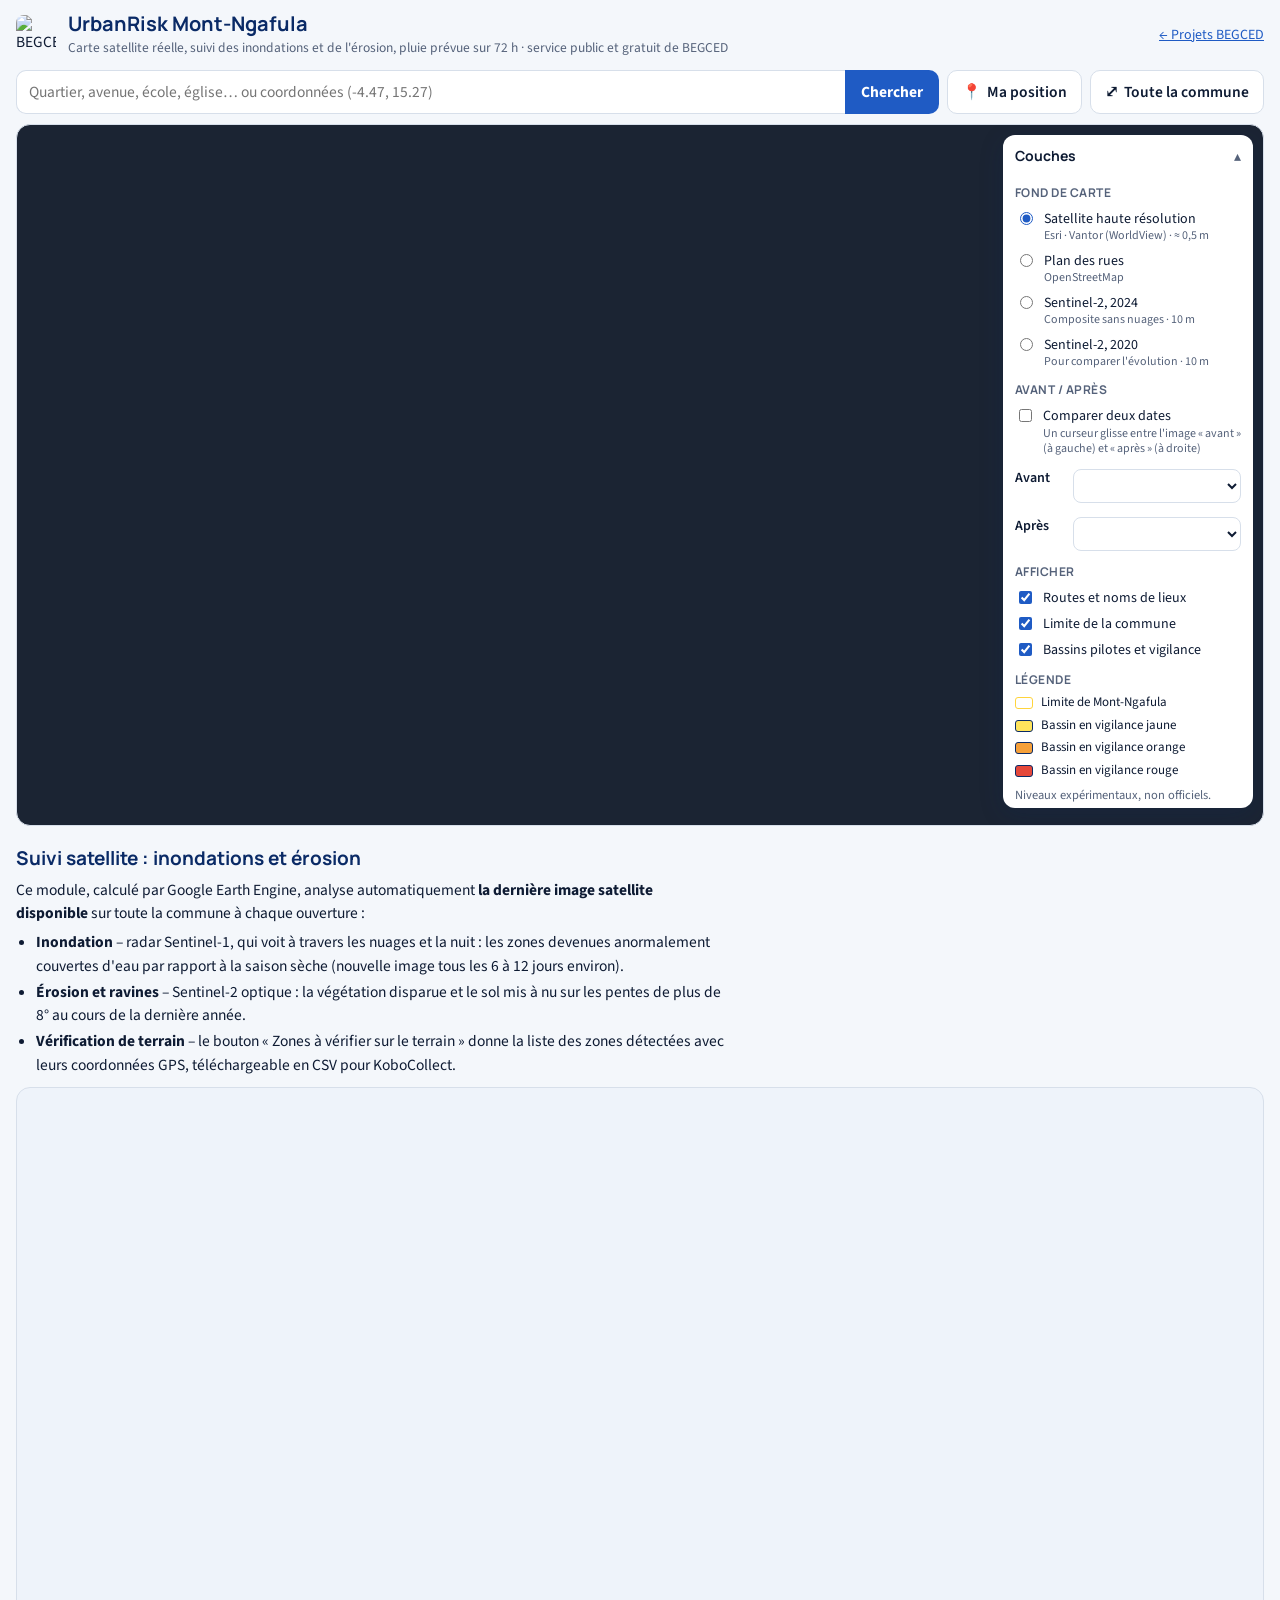
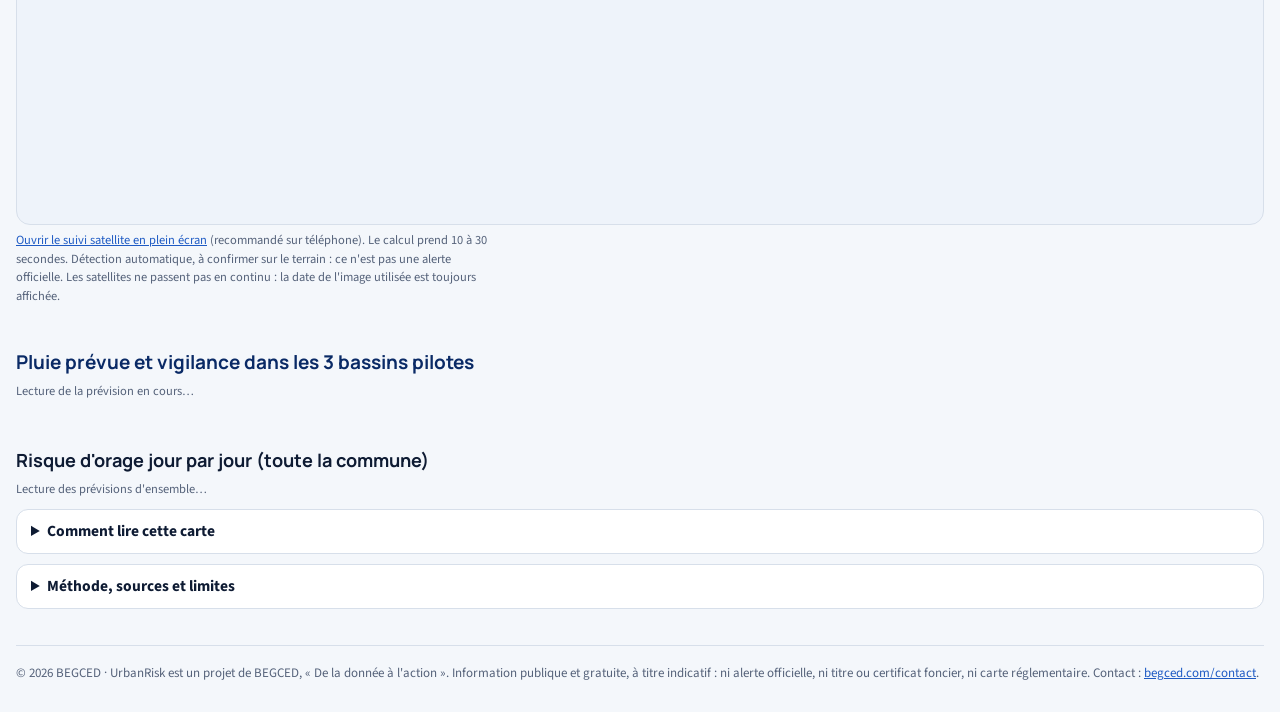
==== overrides/diagnostic-parcelle.html @ bd6163bd "UrbanRisk : vigilance par prévisions d'ensemble, météo en direct ; Mbongo Nzela : liquidité des vill" ====
<!doctype html>
<html lang="fr">
<head>
<meta charset="utf-8">
<meta name="viewport" content="width=device-width, initial-scale=1, viewport-fit=cover">
<title>UrbanRisk Mont-Ngafula – carte satellite et pluie prévue | BEGCED</title>
<meta name="description" content="Carte satellite réelle et zoomable de la commune de Mont-Ngafula (Kinshasa) : retrouvez votre quartier, votre avenue et votre maison, et consultez la pluie prévue sur 72 heures. Service public et gratuit de BEGCED.">
<meta name="theme-color" content="#0A2A66">
<link rel="icon" type="image/png" sizes="32x32" href="assets/img/logo/favicon-32.png">
<link rel="apple-touch-icon" href="assets/img/logo/favicon-180.png">
<link rel="preconnect" href="https://fonts.googleapis.com">
<link rel="preconnect" href="https://fonts.gstatic.com" crossorigin>
<link rel="stylesheet" href="https://fonts.googleapis.com/css2?family=Manrope:wght@600;700;800&family=Source+Sans+3:wght@400;600;700&display=swap">
<link rel="stylesheet" href="https://unpkg.com/leaflet@1.9.4/dist/leaflet.css">
<style>
:root{
  --bg:#F4F7FB; --surface:#FFFFFF; --surface-2:#EEF3FA; --line:#D7DFEA;
  --ink:#0E1B33; --muted:#55627A; --navy:#0A2A66; --accent:#1F5BC4; --accent-soft:#E3ECFB; --on-accent:#FFFFFF;
  --green:#2E7D22; --green-soft:#E6F4E1; --amber:#9A5B00; --amber-soft:#FFF1D9; --red:#B3261E; --red-soft:#FDE7E5;
  --shadow:0 6px 24px rgba(10,42,102,.18);
  --f-head:"Manrope","Segoe UI",system-ui,sans-serif; --f-body:"Source Sans 3","Segoe UI",system-ui,sans-serif;
}
@media (prefers-color-scheme:dark){:root:not([data-theme="light"]){
  --bg:#0B1220; --surface:#121B2E; --surface-2:#18233A; --line:#2A3752; --ink:#E8EEF8; --muted:#A5B1C6; --navy:#9DBBF2; --accent:#7EA8F0; --accent-soft:#1C2C4C; --on-accent:#0B1220;
  --green:#7CCB6A; --green-soft:#17301A; --amber:#F2B45A; --amber-soft:#3A2A10; --red:#F28B82; --red-soft:#3D1A18; --shadow:0 6px 24px rgba(0,0,0,.5); color-scheme:dark}}
:root[data-theme="dark"]{
  --bg:#0B1220; --surface:#121B2E; --surface-2:#18233A; --line:#2A3752; --ink:#E8EEF8; --muted:#A5B1C6; --navy:#9DBBF2; --accent:#7EA8F0; --accent-soft:#1C2C4C; --on-accent:#0B1220;
  --green:#7CCB6A; --green-soft:#17301A; --amber:#F2B45A; --amber-soft:#3A2A10; --red:#F28B82; --red-soft:#3D1A18; --shadow:0 6px 24px rgba(0,0,0,.5); color-scheme:dark}
*{box-sizing:border-box}
html,body{margin:0}
body{background:var(--bg);color:var(--ink);font-family:var(--f-body);font-size:15.5px;line-height:1.5}
h1,h2,h3{font-family:var(--f-head);margin:0;text-wrap:balance}
button,input{font:inherit;color:inherit}
a{color:var(--accent)}
:focus-visible{outline:3px solid var(--accent);outline-offset:2px;border-radius:6px}
.wrap{max-width:1280px;margin:0 auto;padding-left:max(16px,env(safe-area-inset-left,0px));padding-right:max(16px,env(safe-area-inset-right,0px))}

/* En-tête */
.top{display:flex;align-items:center;gap:12px;padding-block:12px}
.top img{width:40px;height:40px;border-radius:8px;flex:none}
.top h1{font-size:20px;color:var(--navy);line-height:1.2}
.top p{margin:2px 0 0;font-size:13.5px;color:var(--muted)}
.top .back{margin-left:auto;font-size:14px;white-space:nowrap}

/* Barre d'outils */
.bar{display:flex;flex-wrap:wrap;gap:8px;align-items:center;padding-bottom:10px}
.search{flex:1 1 320px;display:flex;min-width:0;position:relative}
.search input{flex:1;min-width:0;height:44px;padding:0 12px;border:1px solid var(--line);border-right:0;border-radius:10px 0 0 10px;background:var(--surface)}
.search button{height:44px;padding:0 16px;border:0;border-radius:0 10px 10px 0;background:var(--accent);color:var(--on-accent);font-weight:700;cursor:pointer}
.btn{height:44px;padding:0 14px;border:1px solid var(--line);border-radius:10px;background:var(--surface);font-weight:600;cursor:pointer;display:inline-flex;align-items:center;gap:6px;white-space:nowrap}
.btn:hover{background:var(--surface-2)}
.results{position:absolute;top:48px;left:0;right:0;z-index:1200;background:var(--surface);border:1px solid var(--line);border-radius:10px;box-shadow:var(--shadow);max-height:320px;overflow:auto;padding:4px}
.results button{display:block;width:100%;text-align:left;padding:9px 10px;border:0;background:none;border-radius:8px;cursor:pointer}
.results button:hover,.results button:focus-visible{background:var(--accent-soft)}
.results small{display:block;color:var(--muted)}
.results p{margin:8px 10px;color:var(--muted);font-size:14px}

/* Carte */
.mapbox{position:relative;height:min(78vh,820px);min-height:440px;border-radius:14px;overflow:hidden;border:1px solid var(--line);background:#1b2433}
#map{position:absolute;inset:0}
.leaflet-container{font-family:var(--f-body)}
.leaflet-control-attribution{font-size:11px}

/* Panneau des couches */
.layers{position:absolute;top:10px;right:10px;z-index:1000;width:250px;background:var(--surface);border-radius:12px;box-shadow:var(--shadow);font-size:14px}
.layers summary{list-style:none;cursor:pointer;padding:10px 12px;font-weight:700;font-family:var(--f-head);display:flex;justify-content:space-between;align-items:center}
.layers summary::-webkit-details-marker{display:none}
.layers summary::after{content:"▾";color:var(--muted)}
.layers[open] summary::after{content:"▴"}
.layers .in{padding:0 12px 12px;max-height:calc(min(78vh,820px) - 70px);overflow:auto}
.layers h3{font-size:12px;text-transform:uppercase;letter-spacing:.04em;color:var(--muted);margin:8px 0 4px}
.layers label{display:flex;gap:8px;align-items:flex-start;padding:4px 0;cursor:pointer;line-height:1.3}
.layers label small{display:block;color:var(--muted);font-size:12px}
.layers input{margin-top:2px;accent-color:var(--accent)}
.lg{display:flex;align-items:center;gap:8px;font-size:13px;margin:3px 0}
.sw{width:18px;height:12px;border-radius:3px;flex:none;border:1.5px solid #0A2A66}

/* Fiche d'information */
.card{position:absolute;z-index:1100;left:10px;top:10px;width:360px;max-height:calc(100% - 20px);overflow:auto;background:var(--surface);border-radius:12px;box-shadow:var(--shadow);padding:14px 14px 12px}
.card[hidden]{display:none}
.card .x{position:absolute;top:6px;right:6px;width:36px;height:36px;border:0;border-radius:8px;background:none;font-size:22px;cursor:pointer;color:var(--muted)}
.card h2{font-size:17px;padding-right:36px}
.card .sub{margin:2px 0 8px;color:var(--muted);font-size:14px}
.card h3{font-size:13px;text-transform:uppercase;letter-spacing:.04em;color:var(--muted);margin:12px 0 4px}
.card dl{display:grid;grid-template-columns:auto 1fr;gap:2px 10px;margin:0;font-size:14px}
.card dt{color:var(--muted)}
.card dd{margin:0;font-variant-numeric:tabular-nums}
.card .acts{display:flex;flex-wrap:wrap;gap:6px;margin-top:8px}
.card .acts .btn{height:36px;font-size:13.5px;padding:0 10px;text-decoration:none;color:inherit}
.rain{width:100%;border-collapse:collapse;font-size:14px;font-variant-numeric:tabular-nums}
.rain th,.rain td{padding:5px 6px;border-bottom:1px solid var(--line);text-align:right}
.rain th:first-child,.rain td:first-child{text-align:left}
.rain th{font-weight:600;color:var(--muted);font-size:12.5px}
.note{font-size:12.5px;color:var(--muted);margin:6px 0 0}
.na{color:var(--muted);font-style:italic}
.pill{display:inline-block;padding:2px 9px;border-radius:999px;font-size:13px;font-weight:700}
.v0{background:var(--surface-2);color:var(--muted)} .v1{background:#FFF6C2;color:#6B5800} .v2{background:var(--amber-soft);color:var(--amber)} .v3{background:var(--red-soft);color:var(--red)}
.load{color:var(--muted);font-size:14px}

/* Indicateurs et bassins */
.kpis{display:grid;grid-template-columns:repeat(auto-fit,minmax(200px,1fr));gap:10px;margin:14px 0}
.kpi{background:var(--surface);border:1px solid var(--line);border-radius:12px;padding:12px 14px}
.kpi b{display:block;font-family:var(--f-head);font-size:22px;color:var(--navy);font-variant-numeric:tabular-nums}
.kpi span{font-size:13.5px;color:var(--muted)}
.basins{display:grid;grid-template-columns:repeat(auto-fit,minmax(260px,1fr));gap:10px}
.basin{background:var(--surface);border:1px solid var(--line);border-radius:12px;padding:12px 14px}
.basin header{display:flex;justify-content:space-between;align-items:center;gap:8px;margin-bottom:6px}
.basin h3{font-size:16px}
.basin dl{display:grid;grid-template-columns:1fr auto;gap:3px 10px;margin:0;font-size:14px}
.basin dt{color:var(--muted)} .basin dd{margin:0;text-align:right;font-variant-numeric:tabular-nums;font-weight:600}
.basin button{margin-top:8px}
section.info{padding-block:18px}
section.info h2{font-size:19px;color:var(--navy);margin-bottom:4px}
section.info p{margin:6px 0;max-width:80ch}
details.more{background:var(--surface);border:1px solid var(--line);border-radius:12px;padding:10px 14px;margin-top:10px}
details.more summary{cursor:pointer;font-weight:700}
details.more li,details.more p{font-size:14.5px;max-width:90ch}
footer{padding:18px 0 28px;font-size:13px;color:var(--muted);border-top:1px solid var(--line);margin-top:18px}
.toast{position:fixed;left:50%;bottom:20px;transform:translateX(-50%);z-index:3000;background:var(--ink);color:var(--bg);padding:9px 14px;border-radius:10px;font-size:14px;max-width:calc(100vw - 32px)}

@media (max-width:760px){
  .top h1{font-size:17px} .top p{display:none} .top img{width:34px;height:34px}
  .mapbox{height:72vh;min-height:420px;border-radius:12px;margin-inline:-6px}
  .layers{width:auto;max-width:calc(100% - 20px)}
  .layers:not([open]){width:auto}
  .card{left:8px;right:8px;top:auto;bottom:8px;width:auto;max-height:52%}
  .bar .btn span{display:none}
}

.gee{position:relative;height:min(82vh,760px);min-height:520px;border:1px solid var(--line);border-radius:14px;overflow:hidden;background:var(--surface-2);margin-top:10px}
.gee iframe{position:absolute;inset:0;width:100%;height:100%;border:0}
.pts{margin:6px 0;padding-left:20px;max-width:90ch} .pts li{margin:3px 0}
/* Avant / après */
.cmp-sel{display:grid;gap:6px;margin:4px 0 6px}
.sel{display:grid!important;grid-template-columns:52px 1fr;align-items:center;gap:6px!important;font-weight:600}
.sel select{min-width:0;height:34px;border:1px solid var(--line);border-radius:8px;background:var(--surface);font:inherit;font-size:13px;color:inherit;padding:0 4px}
.swipe{position:absolute;inset:0;z-index:900;pointer-events:none}
.swipe[hidden]{display:none}
.bar-v{position:absolute;top:0;bottom:0;width:4px;margin-left:-2px;background:#fff;box-shadow:0 0 0 1px rgba(0,0,0,.35);pointer-events:auto;cursor:ew-resize;touch-action:none}
.knob{position:absolute;top:50%;left:50%;width:44px;height:44px;margin:-22px 0 0 -22px;border-radius:50%;border:3px solid #fff;background:var(--navy);color:#fff;font-size:20px;font-weight:800;cursor:ew-resize;box-shadow:0 2px 10px rgba(0,0,0,.4);touch-action:none}
.tag{position:absolute;top:12px;padding:4px 10px;border-radius:8px;background:rgba(10,18,32,.82);color:#fff;font-size:13px;font-weight:700;max-width:42%;white-space:nowrap;overflow:hidden;text-overflow:ellipsis}
@media (max-width:760px){.tag{top:60px;font-size:12px}}
@media print{.bar,.layers,.toast{display:none}}
</style>
</head>
<body>
<div class="wrap">
  <header class="top">
    <img src="assets/img/logo/logo-embleme-160.jpg" alt="BEGCED">
    <div>
      <h1>UrbanRisk Mont-Ngafula</h1>
      <p>Carte satellite réelle, suivi des inondations et de l'érosion, pluie prévue sur 72 h · service public et gratuit de BEGCED</p>
    </div>
    <a class="back" href="/projets">← Projets BEGCED</a>
  </header>

  <div id="ur-alerte"></div>

  <div class="bar">
    <form class="search" id="f-search" role="search" autocomplete="off">
      <input id="q" type="search" placeholder="Quartier, avenue, école, église… ou coordonnées (-4.47, 15.27)" aria-label="Rechercher un lieu à Mont-Ngafula">
      <button type="submit">Chercher</button>
      <div class="results" id="results" hidden></div>
    </form>
    <button class="btn" type="button" id="b-locate" title="Me localiser">📍 <span>Ma position</span></button>
    <button class="btn" type="button" id="b-home" title="Revoir toute la commune">⤢ <span>Toute la commune</span></button>
  </div>

  <div class="mapbox">
    <div id="map" role="application" aria-label="Carte satellite de Mont-Ngafula"></div>

    <details class="layers" id="layers" open>
      <summary>Couches</summary>
      <div class="in">
        <h3>Fond de carte</h3>
        <label><input type="radio" name="base" value="esri" checked><span>Satellite haute résolution<small id="esri-meta">Esri · Vantor (WorldView) · ≈ 0,5 m</small></span></label>
        <label><input type="radio" name="base" value="osm"><span>Plan des rues<small>OpenStreetMap</small></span></label>
        <label><input type="radio" name="base" value="s2024"><span>Sentinel-2, 2024<small>Composite sans nuages · 10 m</small></span></label>
        <label><input type="radio" name="base" value="s2020"><span>Sentinel-2, 2020<small>Pour comparer l'évolution · 10 m</small></span></label>
        <h3>Avant / après</h3>
        <label><input type="checkbox" id="o-cmp"><span>Comparer deux dates<small>Un curseur glisse entre l'image « avant » (à gauche) et « après » (à droite)</small></span></label>
        <div class="cmp-sel" id="cmp-sel" hidden>
          <label class="sel">Avant <select id="cmp-a"></select></label>
          <label class="sel">Après <select id="cmp-b"></select></label>
        </div>
        <h3>Afficher</h3>
        <label><input type="checkbox" id="o-labels" checked><span>Routes et noms de lieux</span></label>
        <label><input type="checkbox" id="o-commune" checked><span>Limite de la commune</span></label>
        <label><input type="checkbox" id="o-basins" checked><span>Bassins pilotes et vigilance</span></label>
        <h3>Légende</h3>
        <div class="lg"><span class="sw" style="border-color:#FFD43B;background:transparent"></span>Limite de Mont-Ngafula</div>
        <div class="lg"><span class="sw" style="background:#ffe45c"></span>Bassin en vigilance jaune</div>
        <div class="lg"><span class="sw" style="background:#f5a03a"></span>Bassin en vigilance orange</div>
        <div class="lg"><span class="sw" style="background:#e5483b"></span>Bassin en vigilance rouge</div>
        <p class="note">Niveaux expérimentaux, non officiels. Touchez la carte pour la fiche d'un lieu.</p>
      </div>
    </details>

    <div class="swipe" id="swipe" hidden>
      <span class="tag l" id="tag-a">Avant</span><span class="tag r" id="tag-b">Après</span>
      <div class="bar-v" id="bar-v"><button type="button" class="knob" id="knob" aria-label="Déplacer le curseur avant / après">⇔</button></div>
    </div>
    <article class="card" id="card" hidden aria-live="polite">
      <button class="x" type="button" id="card-x" aria-label="Fermer la fiche">×</button>
      <div id="card-body"></div>
    </article>
  </div>

  <section class="info" id="suivi" aria-labelledby="h-suivi">
    <h2 id="h-suivi">Suivi satellite : inondations et érosion</h2>
    <p>Ce module, calculé par Google Earth Engine, analyse automatiquement <b>la dernière image satellite disponible</b> sur toute la commune à chaque ouverture :</p>
    <ul class="pts">
      <li><b>Inondation</b> – radar Sentinel-1, qui voit à travers les nuages et la nuit : les zones devenues anormalement couvertes d'eau par rapport à la saison sèche (nouvelle image tous les 6 à 12 jours environ).</li>
      <li><b>Érosion et ravines</b> – Sentinel-2 optique : la végétation disparue et le sol mis à nu sur les pentes de plus de 8° au cours de la dernière année.</li>
      <li><b>Vérification de terrain</b> – le bouton « Zones à vérifier sur le terrain » donne la liste des zones détectées avec leurs coordonnées GPS, téléchargeable en CSV pour KoboCollect.</li>
    </ul>
    <div class="gee">
      <iframe src="https://moonlit-poetry-457514-m8.projects.earthengine.app/view/urbanrisk-montngafula" title="UrbanRisk Mont-Ngafula – suivi satellite des inondations et de l'érosion (Google Earth Engine)" loading="lazy" allow="geolocation; fullscreen"></iframe>
    </div>
    <p class="note"><a href="https://moonlit-poetry-457514-m8.projects.earthengine.app/view/urbanrisk-montngafula" target="_blank" rel="noopener">Ouvrir le suivi satellite en plein écran</a> (recommandé sur téléphone). Le calcul prend 10 à 30 secondes. Détection automatique, à confirmer sur le terrain : ce n'est pas une alerte officielle. Les satellites ne passent pas en continu : la date de l'image utilisée est toujours affichée.</p>
  </section>

  <section class="info" aria-labelledby="h-prev">
    <h2 id="h-prev">Pluie prévue et vigilance dans les 3 bassins pilotes</h2>
    <p id="maj" class="note">Lecture de la prévision en cours…</p>
    <div class="kpis" id="kpis"></div>
    <div class="basins" id="basins"></div>
    <h3 style="margin-top:18px">Risque d'orage jour par jour (toute la commune)</h3>
    <div id="ur-previsions"><p class="note">Lecture des prévisions d'ensemble…</p></div>

    <details class="more">
      <summary>Comment lire cette carte</summary>
      <ul>
        <li><b>Retrouver sa maison :</b> zoomez sur la commune, cherchez un quartier ou un lieu connu, ou touchez « Ma position ». L'image haute résolution permet de distinguer les toits, les rues et les parcelles.</li>
        <li><b>Toucher la carte</b> ouvre la fiche du lieu : nom de l'avenue et du quartier quand OpenStreetMap les connaît, coordonnées GPS, date de l'image, pluie prévue à cet endroit et, dans les bassins pilotes, le niveau de vigilance.</li>
        <li><b>Voir avant et après :</b> dans « Couches », cochez « Comparer deux dates », choisissez l'image « avant » et l'image « après », puis faites glisser le curseur blanc. Les images haute résolution (2010, 2014, 2017, 2018, 2022, 2023, 2025) montrent les maisons, les rues et les ravines ; Sentinel-2 (chaque année de 2018 à 2025) montre les grandes évolutions. En touchant la carte, la fiche donne la date exacte de chaque image à cet endroit.</li>
        <li><b>Quand une information manque,</b> la fiche affiche « Donnée indisponible » : rien n'est inventé.</li>
      </ul>
    </details>
    <details class="more">
      <summary>Méthode, sources et limites</summary>
      <p><b>Pluie :</b> prévisions horaires des modèles NOAA GFS et ECMWF IFS (0,25°, environ 25 km) via <a href="https://open-meteo.com/" rel="noopener">Open-Meteo</a> (CC BY 4.0), relues à chaque visite. Les cumuls sur 24, 48 et 72 h partent de l'heure de consultation. Depuis le 4 novembre 2026, la vigilance utilise les <b>prévisions d'ensemble</b> : environ 120 scénarios (ECMWF 51, GFS 31, ICON 40, chaque modèle compte pour un tiers). La pluie retenue sur 72 h est celle que 4 scénarios sur 10 dépassent, et le tableau donne pour chaque jour la probabilité de dépasser 20, 35 et 50 mm. Auparavant, le modèle le plus pluvieux était retenu : cela annonçait de la pluie des jours où il n'a pas plu. Ces modèles lissent les orages locaux : un même jour, un quartier peut recevoir une forte pluie et le voisin rester sec.</p>
      <p><b>Météo en direct :</b> nuages et orages Meteosat (© EUMETSAT, toutes les 15 min) et pluie estimée par satellite NASA GPM IMERG (toutes les 30 min, 4 à 6 h de retard), à activer sur la carte. Les satellites montrent les nuages et la pluie, pas les véhicules ni les personnes.</p>
      <p><b>Vigilance expérimentale :</b> jaune dès 20 mm, orange dès 50 mm, rouge dès 80 mm en 72 h, avec un niveau de plus quand le bassin compte beaucoup d'enjeux exposés. Ces seuils sont des hypothèses BEGCED non calibrées, à valider avec des relevés de terrain et les autorités. Ce n'est pas un système officiel d'alerte.</p>
      <p><b>Bassins pilotes :</b> B1 (centre, 7,5 km²), B2 (est, 10,4 km²) et B3 (ouest, 11,0 km²), délimités par BEGCED à partir de MERIT Hydro. Les impacts viennent du modèle UrbanRisk (Google Earth Engine, 27/10/2026) calculé pour 50, 100 et 150 mm, puis interpolés selon la pluie prévue. Bâtiments : Google Open Buildings v3 (images jusqu'en 2023) ; habitants : WorldPop 2020. Ailleurs dans la commune, aucun modèle d'inondation n'est encore publié.</p>
      <p><b>Images d'archives (avant / après) :</b> Esri World Imagery Wayback, versions successives de l'imagerie mondiale d'Esri. Prises de vue au centre de la commune : WorldView-1 (31/03/2010), WorldView-2 (03/04/2014), WorldView-3 (27/04/2017), WorldView-4 (23/08/2018), GeoEye-1 (04/05/2022 et 13/05/2023), WorldView-2 (15/02/2025), résolution 0,3 à 0,5 m. Les dates peuvent varier d'un secteur à l'autre ; la fiche indique la date exacte au point touché. Ce sont des images réelles, sans retouche par BEGCED.</p>
      <p><b>Images :</b> satellite haute résolution Esri World Imagery (sur Mont-Ngafula : WorldView-2, Vantor, 15/02/2025, 0,5 m, précision de position ≈ 8 m ; la date exacte de chaque endroit s'affiche dans la fiche). Sentinel-2 cloudless 2018 à 2025 © EOX IT Services (contient des données Copernicus Sentinel modifiées, licence CC BY-NC-SA 4.0), 10 m. Noms des routes et des lieux : Esri et OpenStreetMap.</p>
      <p><b>Inondation (suivi satellite) :</b> Sentinel-1 GRD, polarisation VV, dernière acquisition et référence sur la même orbite (médiane de juin à août depuis 2023), filtrage spatial de 30 m. Un pixel est classé « eau anormale » si sa rétrodiffusion est inférieure à −18 dB, en baisse d'au moins 3 dB, hors eau permanente (JRC, occurrence &lt; 50 %), sur une pente &lt; 5° et à moins de 15 m au-dessus du réseau hydrographique (MERIT Hydro), en taches d'au moins 600 m². Le radar détecte mal l'eau entre des maisons serrées : l'absence de détection en zone bâtie n'exclut pas une inondation.</p>
      <p><b>Érosion (suivi satellite) :</b> Sentinel-2 L2A, nuages masqués par Cloud Score+ ; médiane des 90 derniers jours comparée à la même période un an plus tôt. Sol mis à nu si l'indice de végétation passe de plus de 0,35 à moins de 0,20, l'indice de sol nu dépasse 0,05 et la pente (Copernicus DEM 30 m) atteint au moins 8°. Cela signale ravines, glissements, mais aussi terrassements et chantiers : la vérification de terrain fait la différence. Bâtiments : Google Open Buildings v3 (confiance ≥ 0,70).</p>
      <p><b>Limite de la commune :</b> relation OpenStreetMap 389761 (admin_level 7). Les limites des quartiers ne sont pas publiées dans OpenStreetMap pour Mont-Ngafula : la fiche donne le nom du quartier quand il existe dans OSM, sans tracer de limite. Des limites validées par la commune pourront être ajoutées.</p>
      <p><b>Recherche et noms de lieux :</b> Nominatim / OpenStreetMap (ODbL). Beaucoup d'avenues ne sont pas encore nommées dans OpenStreetMap.</p>
    </details>
  </section>

  <footer>© 2026 BEGCED · UrbanRisk est un projet de BEGCED, « De la donnée à l'action ». Information publique et gratuite, à titre indicatif : ni alerte officielle, ni titre ou certificat foncier, ni carte réglementaire. Contact : <a href="/contact">begced.com/contact</a>.</footer>
</div>
<div class="toast" id="toast" hidden></div>

<script src="https://unpkg.com/leaflet@1.9.4/dist/leaflet.js"></script>
<script src="assets/js/urbanrisk-alerte.js"></script>
<script>
(function () {
"use strict";
var $ = function (s) { return document.querySelector(s); };
var esc = function (s) { return String(s == null ? "" : s).replace(/[&<>"]/g, function (c) { return {"&": "&amp;", "<": "&lt;", ">": "&gt;", '"': "&quot;"}[c]; }); };
var nf = function (x, d) { return Number(x).toLocaleString("fr-FR", {maximumFractionDigits: d || 0, minimumFractionDigits: d || 0}); };
function toast(t) { var e = $("#toast"); e.textContent = t; e.hidden = false; clearTimeout(toast.h); toast.h = setTimeout(function () { e.hidden = true; }, 2800); }
var NA = '<span class="na">Donnée indisponible</span>';

/* ---------- Données géographiques ---------- */
// Limite de la commune : OpenStreetMap, relation 389761 (lon,lat)
var COMMUNE = "15.1298,-4.4445;15.1332,-4.4445;15.1380,-4.4458;15.1407,-4.4449;15.1428,-4.4471;15.1437,-4.4494;15.1451,-4.4511;15.1470,-4.4524;15.1519,-4.4529;15.1540,-4.4518;15.1548,-4.4522;15.1555,-4.4533;15.1623,-4.4557;15.1645,-4.4600;15.1658,-4.4614;15.1668,-4.4644;15.1711,-4.4705;15.1740,-4.4783;15.1741,-4.4844;15.1767,-4.4896;15.1754,-4.4943;15.1760,-4.4968;15.1757,-4.4980;15.1746,-4.4995;15.1736,-4.5032;15.1741,-4.5059;15.1763,-4.5077;15.1776,-4.5112;15.1776,-4.5141;15.1768,-4.5162;15.1737,-4.5205;15.1731,-4.5246;15.1723,-4.5268;15.1723,-4.5320;15.1737,-4.5331;15.1772,-4.5342;15.1797,-4.5338;15.1998,-4.5350;15.2072,-4.5364;15.2106,-4.5353;15.2133,-4.5364;15.2149,-4.5381;15.2172,-4.5395;15.2205,-4.5399;15.2198,-4.5405;15.2250,-4.5441;15.2273,-4.5464;15.2277,-4.5487;15.2286,-4.5503;15.2334,-4.5551;15.2362,-4.5561;15.2388,-4.5579;15.2407,-4.5605;15.2460,-4.5648;15.2517,-4.5656;15.2548,-4.5668;15.2609,-4.5726;15.2635,-4.5727;15.2649,-4.5742;15.2646,-4.5829;15.2622,-4.5891;15.2655,-4.5906;15.2668,-4.5924;15.2666,-4.6000;15.2669,-4.6021;15.2678,-4.6043;15.2729,-4.6107;15.2777,-4.6131;15.2865,-4.6216;15.2892,-4.6215;15.2919,-4.6208;15.2923,-4.6214;15.2933,-4.6216;15.2962,-4.6217;15.2963,-4.6223;15.2969,-4.6223;15.3008,-4.6213;15.3014,-4.6207;15.3014,-4.6219;15.3020,-4.6221;15.3020,-4.6227;15.3035,-4.6226;15.3036,-4.6230;15.3043,-4.6232;15.3042,-4.6237;15.3055,-4.6244;15.3106,-4.6241;15.3115,-4.6235;15.3119,-4.6239;15.3130,-4.6235;15.3150,-4.6246;15.3152,-4.6243;15.3173,-4.6277;15.3176,-4.6273;15.3196,-4.6291;15.3201,-4.6287;15.3204,-4.6299;15.3209,-4.6300;15.3220,-4.6316;15.3219,-4.6327;15.3234,-4.6322;15.3245,-4.6329;15.3249,-4.6323;15.3263,-4.6325;15.3269,-4.6319;15.3273,-4.6321;15.3276,-4.6363;15.3288,-4.6373;15.3299,-4.6373;15.3299,-4.6388;15.3308,-4.6392;15.3293,-4.6424;15.3297,-4.6428;15.3296,-4.6437;15.3312,-4.6448;15.3316,-4.6459;15.3327,-4.6462;15.3345,-4.6457;15.3354,-4.6468;15.3366,-4.6463;15.3373,-4.6466;15.3380,-4.6460;15.3386,-4.6466;15.3399,-4.6463;15.3404,-4.6457;15.3412,-4.6459;15.3414,-4.6452;15.3427,-4.6460;15.3440,-4.6459;15.3439,-4.6470;15.3451,-4.6469;15.3453,-4.6478;15.3491,-4.6477;15.3506,-4.6489;15.3510,-4.6485;15.3515,-4.6489;15.3527,-4.6485;15.3524,-4.6477;15.3538,-4.6470;15.3540,-4.6463;15.3579,-4.6465;15.3577,-4.6432;15.3585,-4.6427;15.3600,-4.6427;15.3589,-4.6439;15.3591,-4.6444;15.3620,-4.6440;15.3630,-4.6423;15.3648,-4.6412;15.3662,-4.6411;15.3680,-4.6398;15.3688,-4.6374;15.3710,-4.6371;15.3738,-4.6386;15.3758,-4.6366;15.3765,-4.6376;15.3783,-4.6374;15.3776,-4.6337;15.3814,-4.6317;15.3829,-4.6289;15.3852,-4.6287;15.3868,-4.6258;15.3904,-4.6247;15.3897,-4.6230;15.3908,-4.6206;15.3923,-4.6192;15.3924,-4.6184;15.3911,-4.6171;15.3926,-4.6132;15.3941,-4.6112;15.3969,-4.6103;15.3976,-4.6049;15.3997,-4.6032;15.4006,-4.6019;15.4037,-4.6009;15.4036,-4.5982;15.4057,-4.5926;15.4044,-4.5895;15.4070,-4.5888;15.4084,-4.5880;15.4080,-4.5861;15.4059,-4.5835;15.4063,-4.5824;15.4078,-4.5823;15.4078,-4.5820;15.4069,-4.5813;15.4050,-4.5780;15.4066,-4.5730;15.4059,-4.5718;15.4061,-4.5711;15.4044,-4.5666;15.4045,-4.5661;15.4066,-4.5648;15.4067,-4.5642;15.4053,-4.5614;15.4032,-4.5602;15.4073,-4.5541;15.4054,-4.5529;15.4001,-4.5547;15.3992,-4.5541;15.3984,-4.5516;15.3950,-4.5510;15.3947,-4.5476;15.3910,-4.5479;15.3910,-4.5444;15.3891,-4.5451;15.3903,-4.5424;15.3896,-4.5405;15.3891,-4.5401;15.3855,-4.5405;15.3837,-4.5396;15.3823,-4.5398;15.3824,-4.5340;15.3819,-4.5328;15.3810,-4.5314;15.3798,-4.5319;15.3786,-4.5304;15.3757,-4.5293;15.3753,-4.5284;15.3753,-4.5225;15.3746,-4.5171;15.3720,-4.5156;15.3687,-4.5153;15.3672,-4.5137;15.3667,-4.5115;15.3671,-4.5102;15.3694,-4.5074;15.3694,-4.5051;15.3671,-4.5042;15.3645,-4.5040;15.3600,-4.5023;15.3595,-4.5017;15.3599,-4.4934;15.3606,-4.4922;15.3604,-4.4915;15.3572,-4.4882;15.3560,-4.4888;15.3552,-4.4889;15.3548,-4.4884;15.3565,-4.4852;15.3546,-4.4845;15.3547,-4.4831;15.3537,-4.4827;15.3532,-4.4802;15.3505,-4.4789;15.3500,-4.4763;15.3492,-4.4747;15.3507,-4.4733;15.3508,-4.4704;15.3523,-4.4688;15.3545,-4.4642;15.3558,-4.4633;15.3556,-4.4616;15.3535,-4.4609;15.3530,-4.4586;15.3524,-4.4580;15.3544,-4.4546;15.3543,-4.4535;15.3527,-4.4520;15.3525,-4.4512;15.3552,-4.4499;15.3582,-4.4501;15.3598,-4.4487;15.3601,-4.4474;15.3593,-4.4463;15.3581,-4.4461;15.3568,-4.4470;15.3563,-4.4468;15.3574,-4.4458;15.3590,-4.4422;15.3608,-4.4415;15.3607,-4.4405;15.3592,-4.4394;15.3596,-4.4381;15.3587,-4.4382;15.3576,-4.4391;15.3563,-4.4391;15.3553,-4.4399;15.3535,-4.4401;15.3510,-4.4376;15.3424,-4.4352;15.3416,-4.4356;15.3382,-4.4337;15.3364,-4.4305;15.3352,-4.4296;15.3350,-4.4284;15.3325,-4.4275;15.3315,-4.4260;15.3304,-4.4257;15.3288,-4.4259;15.3258,-4.4288;15.3245,-4.4294;15.3203,-4.4290;15.3189,-4.4283;15.3167,-4.4288;15.3163,-4.4300;15.3125,-4.4306;15.3125,-4.4326;15.3116,-4.4338;15.3102,-4.4340;15.3100,-4.4344;15.3074,-4.4341;15.3075,-4.4324;15.3067,-4.4324;15.3067,-4.4301;15.3082,-4.4280;15.3086,-4.4262;15.3076,-4.4207;15.3021,-4.4122;15.3017,-4.4083;15.3039,-4.4030;15.3080,-4.3972;15.3077,-4.3954;15.3048,-4.3982;15.2982,-4.4006;15.2951,-4.4039;15.2900,-4.4082;15.2761,-4.4374;15.2748,-4.4381;15.2717,-4.4381;15.2657,-4.4412;15.2586,-4.4419;15.2567,-4.4402;15.2579,-4.4369;15.2580,-4.4338;15.2494,-4.4337;15.2475,-4.4327;15.2456,-4.4329;15.2449,-4.4320;15.2435,-4.4320;15.2429,-4.4314;15.2419,-4.4320;15.2417,-4.4313;15.2394,-4.4316;15.2389,-4.4307;15.2356,-4.4286;15.2346,-4.4272;15.2339,-4.4256;15.2337,-4.4214;15.2305,-4.4202;15.2279,-4.4179;15.2277,-4.4154;15.2262,-4.4120;15.2264,-4.4101;15.2251,-4.4085;15.2233,-4.4031;15.2239,-4.4006;15.2229,-4.3992;15.2234,-4.3948;15.2229,-4.3930;15.2235,-4.3916;15.2230,-4.3895;15.2232,-4.3878;15.2222,-4.3840;15.2176,-4.3774;15.2148,-4.3708;15.2137,-4.3693;15.2133,-4.3671;15.2136,-4.3664;15.2137,-4.3621;15.2132,-4.3612;15.2124,-4.3608;15.2119,-4.3589;15.2093,-4.3561;15.2105,-4.3547;15.2114,-4.3514;15.2111,-4.3505;15.2087,-4.3478;15.2077,-4.3478;15.2056,-4.3458;15.2034,-4.3455;15.1994,-4.3432;15.1983,-4.3431;15.1961,-4.3414;15.1904,-4.3398;15.1885,-4.3408;15.1874,-4.3434;15.1879,-4.3473;15.1874,-4.3502;15.1879,-4.3519;15.1875,-4.3537;15.1869,-4.3541;15.1871,-4.3550;15.1859,-4.3560;15.1866,-4.3561;15.1865,-4.3566;15.1854,-4.3579;15.1848,-4.3579;15.1840,-4.3594;15.1843,-4.3608;15.1850,-4.3604;15.1855,-4.3608;15.1847,-4.3666;15.1830,-4.3679;15.1809,-4.3674;15.1784,-4.3679;15.1776,-4.3693;15.1772,-4.3715;15.1775,-4.3754;15.1771,-4.3781;15.1783,-4.3813;15.1784,-4.3837;15.1794,-4.3849;15.1793,-4.3858;15.1807,-4.3883;15.1827,-4.3880;15.1818,-4.3889;15.1825,-4.3897;15.1824,-4.3903;15.1791,-4.3902;15.1779,-4.3918;15.1757,-4.3929;15.1750,-4.3939;15.1747,-4.3948;15.1758,-4.3967;15.1754,-4.3971;15.1701,-4.3978;15.1674,-4.3997;15.1660,-4.4017;15.1649,-4.4025;15.1645,-4.4023;15.1639,-4.4032;15.1638,-4.4046;15.1624,-4.4051;15.1612,-4.4065;15.1625,-4.4105;15.1621,-4.4108;15.1611,-4.4090;15.1601,-4.4082;15.1570,-4.4098;15.1569,-4.4126;15.1551,-4.4130;15.1548,-4.4126;15.1520,-4.4134;15.1513,-4.4154;15.1505,-4.4155;15.1502,-4.4149;15.1495,-4.4162;15.1489,-4.4158;15.1491,-4.4153;15.1486,-4.4163;15.1474,-4.4168;15.1443,-4.4217;15.1443,-4.4239;15.1432,-4.4250;15.1436,-4.4256;15.1413,-4.4261;15.1404,-4.4269;15.1387,-4.4314;15.1388,-4.4348;15.1344,-4.4365;15.1350,-4.4396;15.1313,-4.4408;15.1310,-4.4405;15.1308,-4.4416;15.1298,-4.4429;15.1298,-4.4445".split(";").map(function (p) { var a = p.split(","); return [Number(a[1]), Number(a[0])]; });
// Bassins pilotes BEGCED (MERIT Hydro) : coordonnées × 10 000, différences successives
var CODE = "152713,-44779;25,0;0,8;16,0;0,8;17,0;0,-8;8,0;0,8;9,0;0,17;8,0;0,8;-8,0;0,9;8,0;0,16;-25,0;0,9;-8,0;0,8;-9,0;0,17;-8,0;0,8;8,0;0,17;-8,0;0,8;-8,0;0,17;-9,0;0,8;-16,0;0,8;-9,0;0,9;-8,0;0,8;-8,0;0,8;-9,0;0,9;-16,0;0,33;-9,0;0,42;-8,0;0,16;8,0;0,17;-8,0;0,8;-8,0;0,9;-9,0;0,25;-16,0;0,-9;-17,0;0,-8;-25,0;0,-8;-25,0;0,8;-25,0;0,-8;-9,0;0,-9;-8,0;0,-41;-17,0;0,-9;-8,0;0,-8;-8,0;0,-8;-8,0;0,-17;-9,0;0,-8;-8,0;0,-9;-8,0;0,-33;-9,0;0,-17;17,0;0,-8;16,0;1,-8;8,0;0,-9;8,0;0,-8;9,0;-1,-8;9,0;0,-9;16,0;0,-8;17,0;0,-8;25,0;0,8;9,0;0,-8;16,0;0,-9;17,0;0,-8;8,0;0,-17;17,0;0,-8;17,0;0,-8;16,0;0,-9;17,0;0,-16;33,0;0,-9;9,0;0,-16|153838,-44896;16,0;0,8;17,0;0,17;8,0;0,9;9,0;0,8;16,0;0,-8;9,0;0,-9;8,0;0,-8;8,0;0,-9;59,0;0,9;16,0;0,8;9,0;0,-8;33,0;0,-9;8,0;0,9;25,0;0,8;17,0;0,9;17,0;0,8;-9,0;0,8;-8,0;0,8;-8,0;0,9;-17,0;0,8;-25,0;0,8;-8,0;0,9;-9,0;0,8;-8,0;0,58;-8,0;0,9;-42,0;0,8;-8,0;0,8;-9,0;0,17;-8,0;0,9;-8,-1;0,9;-17,0;0,8;-17,0;0,8;-8,0;0,9;-17,0;0,8;-8,0;0,8;-17,0;0,17;-8,0;0,8;-8,0;0,9;-9,0;0,8;-33,0;0,-8;-17,0;0,8;-33,0;0,-8;-8,0;0,-9;-9,0;0,-8;-8,0;0,8;-25,0;0,-8;-25,0;0,-8;-17,0;0,-17;-8,0;0,-33;-8,0;0,8;-34,0;0,8;-16,0;0,-8;-25,0;0,-8;8,0;0,-42;8,0;0,-8;9,0;0,-9;8,0;0,-8;17,0;0,-8;41,0;0,-9;17,0;0,9;8,0;0,-9;9,0;0,-8;16,0;0,-8;9,0;0,-9;16,0;0,-8;42,0;0,-33;-9,0;0,-9;9,0;0,-16;8,0;0,-8;34,0;0,-9;8,0;0,-8;8,0;0,-9;9,0;0,-8|152021,-45329;33,0;0,8;9,0;0,17;16,0;0,8;9,0;0,8;33,0;0,-8;8,0;0,-8;9,0;0,-9;8,0;0,9;17,0;0,-9;41,0;0,-8;34,0;0,8;16,0;0,9;-8,0;0,8;-8,0;0,33;-9,0;0,25;-8,0;0,9;-8,0;0,16;-9,0;0,9;9,0;0,25;8,0;0,8;8,0;0,8;25,1;0,8;9,0;0,8;8,0;0,8;8,0;0,34;-8,0;0,25;-8,0;0,16;-9,0;0,17;-8,0;0,8;-8,0;0,9;-9,0;0,8;-8,0;0,-8;-8,0;0,-9;-9,0;0,-8;-8,0;0,-8;-34,0;1,-9;-9,0;0,9;-25,0;0,8;-25,0;0,8;-8,0;0,9;-8,0;0,8;-9,0;0,17;-33,0;0,8;-17,0;0,-8;-8,0;0,-8;-50,0;0,-9;-8,0;0,-8;-9,0;0,-9;-8,0;0,-8;-8,0;0,-8;-25,0;0,-9;-9,0;0,-8;-8,0;0,-33;-8,0;0,-9;8,0;0,-16;8,0;0,-17;9,0;0,-33;8,0;0,-42;8,0;0,-8;9,0;0,-17;8,0;0,-8;8,0;0,-9;9,0;0,-8;8,0;0,-8;8,0;0,-17;9,0;0,-8;8,0;0,-9;17,0;0,-8;8,0;0,-8";
var B = [
  {code: "B1", nom: "B1 · centre", km2: 7.5, bat: 18073, rav: 9331, r: {50: [2.3, 13, 4, 138, 575], 100: [15.3, 165, 10, 617, 1149], 150: [20.9, 272, 30, 793, 1724]}},
  {code: "B2", nom: "B2 · est", km2: 10.4, bat: 4489, rav: 206, r: {50: [0, 0, 0, 0, 925], 100: [21.1, 25, 1, 2100, 1849], 150: [34.6, 36, 4, 2827, 2774]}},
  {code: "B3", nom: "B3 · ouest", km2: 11.0, bat: 7077, rav: 932, r: {50: [3.2, 0, 0, 39, 844], 100: [27, 8, 0, 318, 1689], 150: [37.6, 8, 1, 487, 2533]}}
];
CODE.split("|").forEach(function (anneau, i) {
  var x = 0, y = 0;
  B[i].ring = anneau.split(";").map(function (p) { var d = p.split(","); x += Number(d[0]); y += Number(d[1]); return [y / 1e4, x / 1e4]; });
});
function inside(lat, lon, ring) { // ring : [[lat,lon],…]
  var c = false;
  for (var i = 0, j = ring.length - 1; i < ring.length; j = i++) {
    var yi = ring[i][0], xi = ring[i][1], yj = ring[j][0], xj = ring[j][1];
    if (((yi > lat) !== (yj > lat)) && (lon < (xj - xi) * (lat - yi) / (yj - yi) + xi)) c = !c;
  }
  return c;
}
var inCommune = function (lat, lon) { return inside(lat, lon, COMMUNE); };
var basinAt = function (lat, lon) { for (var i = 0; i < B.length; i++) if (inside(lat, lon, B[i].ring)) return B[i]; return null; };

/* ---------- Vigilance (méthode UrbanRisk v0.2) ---------- */
var SEUILS = [20, 50, 80], SEUIL_RAVINE = 30, NOMS = ["Aucune", "Jaune", "Orange", "Rouge"];
var FOND = ["#cfd6df", "#ffe45c", "#f5a03a", "#e5483b"];
function impacts(b, P) {
  var x = [0, 50, 100, 150], y = [[0, 0, 0, 0, 0], b.r[50], b.r[100], b.r[150]];
  if (P >= 150) return y[3].slice();
  for (var i = 0; i < 3; i++) if (P <= x[i + 1]) { var t = (P - x[i]) / (x[i + 1] - x[i]); return y[i].map(function (v, j) { return v + t * (y[i + 1][j] - v); }); }
}
function niveauPluie(P) { return P >= SEUILS[2] ? 3 : P >= SEUILS[1] ? 2 : P >= SEUILS[0] ? 1 : 0; }
function vigilance(b, P, v) {
  var n = niveauPluie(P), enjeux = v[1] >= 50 || v[2] >= 10 || (P >= SEUIL_RAVINE && b.rav >= 2000);
  return n > 0 && enjeux ? Math.min(3, n + 1) : n;
}
function pourquoi(b, P, v, niv) {
  var n = niveauPluie(P);
  var s = "Pluie retenue " + nf(P) + " mm en 72 h → niveau " + NOMS[n].toLowerCase() + " selon les seuils 20 / 50 / 80 mm";
  if (niv > n) s += " ; un niveau de plus car " + (b.rav >= 2000 && P >= SEUIL_RAVINE ? "plus de 2 000 bâtiments sont sur des versants à ravines" : "plus de 50 bâtiments seraient touchés par l'eau");
  return s + ".";
}

/* ---------- Carte ---------- */
var map = L.map("map", {zoomControl: false, minZoom: 10, maxZoom: 20, preferCanvas: false});
window.urMap = map; // utilisé par la couche « Météo en direct »
var esriAttr = 'Imagerie © <a href="https://www.esri.com/">Esri</a>, Vantor, Earthstar Geographics';
var bases = {
  esri: L.tileLayer("https://server.arcgisonline.com/ArcGIS/rest/services/World_Imagery/MapServer/tile/{z}/{y}/{x}", {maxNativeZoom: 19, maxZoom: 20, attribution: esriAttr}),
  osm: L.tileLayer("https://tile.openstreetmap.org/{z}/{x}/{y}.png", {maxNativeZoom: 19, maxZoom: 20, attribution: '© <a href="https://www.openstreetmap.org/copyright">OpenStreetMap</a>'}),
  s2024: L.tileLayer("https://tiles.maps.eox.at/wmts/1.0.0/s2cloudless-2024_3857/default/g/{z}/{y}/{x}.jpg", {maxNativeZoom: 15, maxZoom: 20, attribution: '<a href="https://s2maps.eu">Sentinel-2 cloudless 2024</a> © EOX (données Copernicus Sentinel modifiées, CC BY-NC-SA 4.0)'}),
  s2020: L.tileLayer("https://tiles.maps.eox.at/wmts/1.0.0/s2cloudless-2020_3857/default/g/{z}/{y}/{x}.jpg", {maxNativeZoom: 15, maxZoom: 20, attribution: '<a href="https://s2maps.eu">Sentinel-2 cloudless 2020</a> © EOX (données Copernicus Sentinel modifiées, CC BY-NC-SA 4.0)'})
};
var labels = L.layerGroup([
  L.tileLayer("https://server.arcgisonline.com/ArcGIS/rest/services/Reference/World_Transportation/MapServer/tile/{z}/{y}/{x}", {maxNativeZoom: 19, maxZoom: 20, pane: "overlayPane", opacity: 0.9}),
  L.tileLayer("https://server.arcgisonline.com/ArcGIS/rest/services/Reference/World_Boundaries_and_Places/MapServer/tile/{z}/{y}/{x}", {maxNativeZoom: 19, maxZoom: 20, pane: "overlayPane"})
]);
var tileErr = 0;
Object.keys(bases).forEach(function (k) { bases[k].on("tileerror", function () { if (++tileErr === 6) toast("Certaines images ne se chargent pas : connexion lente ou service indisponible."); }); });
L.control.zoom({position: "bottomright", zoomInTitle: "Zoomer", zoomOutTitle: "Dézoomer"}).addTo(map);
L.control.scale({imperial: false, position: "bottomright"}).addTo(map);
var current = bases.esri.addTo(map);
labels.addTo(map);

var world = [[-89, -179], [-89, 179], [89, 179], [89, -179]];
var communeLayer = L.layerGroup([
  L.polygon([world, COMMUNE], {stroke: false, fillColor: "#0B1220", fillOpacity: 0.45, interactive: false}),
  L.polygon(COMMUNE, {color: "#FFD43B", weight: 3, fill: false, interactive: false, dashArray: "8 5"})
]).addTo(map);
var communeBounds = L.latLngBounds(COMMUNE);
map.fitBounds(communeBounds, {padding: [10, 10]});
map.setMaxBounds(communeBounds.pad(0.6));

var basinLayer = L.layerGroup().addTo(map);
B.forEach(function (b) {
  b.poly = L.polygon(b.ring, {color: "#00E5FF", weight: 3, opacity: 0.95, fillColor: FOND[0], fillOpacity: 0}).addTo(basinLayer);
  b.poly.bindTooltip(b.code, {permanent: true, direction: "center", className: "", opacity: 0.9});
});

/* ---------- Avant / après (curseur) ---------- */
var WB = "https://wayback.maptiles.arcgis.com/arcgis/rest/services/World_Imagery/WMTS/1.0.0/default028mm/MapServer/tile/";
// Images haute résolution d'archive (Esri World Imagery Wayback) sur Mont-Ngafula : [version Wayback, date de prise de vue, capteur]
var ARCHIVES = [[10, "2010-03-31", "WorldView-1, noir et blanc", "2014_r01"], [1052, "2014-04-03", "WorldView-2", "2017_r07"], [7072, "2017-04-27", "WorldView-3", "2018_r04"], [8495, "2018-08-23", "WorldView-4", "2020_r03"], [7110, "2022-05-04", "GeoEye-1", "2022_r14"], [17632, "2023-05-13", "GeoEye-1", "2023_r07"], [20512, "2025-02-15", "WorldView-2", "2025_r10"]];
var S2Y = [2018, 2019, 2020, 2021, 2022, 2023, 2024, 2025];
var fr = function (d) { return d.slice(8, 10) + "/" + d.slice(5, 7) + "/" + d.slice(0, 4); };
var IMGS = ARCHIVES.map(function (a) {
  return {key: "wb" + a[0], tri: a[1], meta: a[3], label: a[1].slice(0, 4) + " · satellite haute résolution (" + a[2] + ")", court: a[1].slice(0, 4),
    make: function () { return L.tileLayer(WB + a[0] + "/{z}/{y}/{x}", {maxNativeZoom: 19, maxZoom: 20, attribution: esriAttr + " · archives Esri Wayback"}); }};
}).concat(S2Y.map(function (y) {
  return {key: "s2" + y, tri: y + "-07-01", label: "Année " + y + " · Sentinel-2 10 m", court: "Sentinel-2 " + y,
    make: function () { return L.tileLayer("https://tiles.maps.eox.at/wmts/1.0.0/s2cloudless-" + y + "_3857/default/g/{z}/{y}/{x}.jpg", {maxNativeZoom: 15, maxZoom: 20, attribution: "Sentinel-2 cloudless " + y + " © EOX (Copernicus, CC BY-NC-SA 4.0)"}); }};
})).sort(function (a, b) { return a.tri < b.tri ? -1 : 1; });
var cmp = {on: false, a: null, b: null, x: 0.5};
var selA = $("#cmp-a"), selB = $("#cmp-b");
[selA, selB].forEach(function (s) {
  [["wb", "Haute résolution : on voit les maisons"], ["s2", "Sentinel-2 10 m : grandes évolutions"]].forEach(function (g) {
    var og = document.createElement("optgroup"); og.label = g[1];
    IMGS.filter(function (im) { return im.key.indexOf(g[0]) === 0; }).forEach(function (im) { var o = document.createElement("option"); o.value = im.key; o.textContent = im.label.replace(" · Sentinel-2 10 m", ""); og.appendChild(o); });
    s.appendChild(og);
  });
});
var hr = IMGS.filter(function (i) { return i.key.indexOf("wb") === 0; });
selA.value = hr[0].key; selB.value = hr[hr.length - 1].key;
var imgByKey = function (k) { return IMGS.filter(function (i) { return i.key === k; })[0]; };
function cmpUpdate() {
  if (!cmp.on || !cmp.a || !cmp.b) return;
  var size = map.getSize(), px = Math.round(size.x * cmp.x);
  var nw = map.containerPointToLayerPoint([0, 0]), se = map.containerPointToLayerPoint(size);
  var poly = function (x0, x1) { return "polygon(" + [[x0, nw.y], [x1, nw.y], [x1, se.y], [x0, se.y]].map(function (p) { return p[0] + "px " + p[1] + "px"; }).join(",") + ")"; };
  var ca = cmp.a.getContainer().style, cb = cmp.b.getContainer().style;
  ca.willChange = cb.willChange = "clip-path";
  ca.clipPath = ca.webkitClipPath = poly(nw.x, nw.x + px);
  cb.clipPath = cb.webkitClipPath = poly(nw.x + px, se.x);
  $("#bar-v").style.left = px + "px";
  $("#tag-a").style.right = (size.x - px + 8) + "px"; $("#tag-b").style.left = (px + 8) + "px";
}
function cmpBuild() {
  if (cmp.a) map.removeLayer(cmp.a); if (cmp.b) map.removeLayer(cmp.b);
  var A = imgByKey(selA.value), Bi = imgByKey(selB.value);
  cmp.a = A.make().addTo(map); cmp.b = Bi.make().addTo(map);
  cmp.a.setZIndex(1); cmp.b.setZIndex(2);
  $("#tag-a").textContent = "◀ Avant : " + A.court; $("#tag-b").textContent = "Après : " + Bi.court + " ▶";
  cmpUpdate(); if (lastPt) renderImageInfo();
}
function cmpSet(on) {
  cmp.on = on; $("#o-cmp").checked = on; $("#cmp-sel").hidden = !on; $("#swipe").hidden = !on;
  if (on) { map.removeLayer(current); cmpBuild(); if (window.matchMedia("(max-width:760px)").matches) $("#layers").open = false; toast("Faites glisser le curseur blanc pour comparer avant et après."); }
  else { if (cmp.a) map.removeLayer(cmp.a); if (cmp.b) map.removeLayer(cmp.b); cmp.a = cmp.b = null; current.addTo(map); current.bringToBack(); if (lastPt) renderImageInfo(); }
}
$("#o-cmp").addEventListener("change", function (e) { cmpSet(e.target.checked); });
selA.addEventListener("change", cmpBuild); selB.addEventListener("change", cmpBuild);
map.on("move zoom zoomend resize viewreset", cmpUpdate);
(function () {
  var bar = $("#bar-v"), drag = false;
  L.DomEvent.disableClickPropagation(bar); L.DomEvent.disableScrollPropagation(bar);
  var moveTo = function (clientX) { var r = $("#map").getBoundingClientRect(); cmp.x = Math.min(0.98, Math.max(0.02, (clientX - r.left) / r.width)); cmpUpdate(); };
  bar.addEventListener("pointerdown", function (e) { drag = true; map.dragging.disable(); bar.setPointerCapture(e.pointerId); e.preventDefault(); });
  bar.addEventListener("pointermove", function (e) { if (drag) moveTo(e.clientX); });
  var stop = function () { if (drag) { drag = false; map.dragging.enable(); } };
  bar.addEventListener("pointerup", stop); bar.addEventListener("pointercancel", stop);
  $("#knob").addEventListener("keydown", function (e) {
    if (e.key === "ArrowLeft" || e.key === "ArrowRight") { e.preventDefault(); cmp.x = Math.min(0.98, Math.max(0.02, cmp.x + (e.key === "ArrowLeft" ? -0.05 : 0.05))); cmpUpdate(); }
  });
})();

document.querySelectorAll('input[name=base]').forEach(function (r) {
  r.addEventListener("change", function () {
    if (cmp.on) cmpSet(false);
    map.removeLayer(current); current = bases[r.value].addTo(map); current.bringToBack();
    var lab = $("#o-labels");
    if (r.value === "osm" && lab.checked) { lab.checked = false; map.removeLayer(labels); }
    else if (r.value !== "osm" && !lab.checked && !lab.dataset.user) { lab.checked = true; labels.addTo(map); }
    if (lastPt) renderImageInfo();
  });
});
$("#o-labels").addEventListener("change", function (e) { e.target.dataset.user = "1"; e.target.checked ? labels.addTo(map) : map.removeLayer(labels); });
$("#o-commune").addEventListener("change", function (e) { e.target.checked ? communeLayer.addTo(map) : map.removeLayer(communeLayer); });
$("#o-basins").addEventListener("change", function (e) { e.target.checked ? basinLayer.addTo(map) : map.removeLayer(basinLayer); });
$("#b-home").addEventListener("click", function () { closeCard(); map.flyToBounds(communeBounds, {padding: [10, 10], duration: 0.8}); });
if (window.matchMedia("(max-width:760px)").matches) $("#layers").open = false;

/* ---------- Services externes ---------- */
function getJSON(url, ms) {
  var ctl = "AbortController" in window ? new AbortController() : null;
  var t = ctl ? setTimeout(function () { ctl.abort(); }, ms || 12000) : 0;
  return fetch(url, ctl ? {signal: ctl.signal} : {}).then(function (r) { clearTimeout(t); if (!r.ok) throw new Error("HTTP " + r.status); return r.json(); });
}
// Nominatim : 1 requête par seconde au plus
var nomiLast = 0;
function nominatim(path) {
  var wait = Math.max(0, nomiLast + 1100 - Date.now()); nomiLast = Date.now() + wait;
  return new Promise(function (res) { setTimeout(res, wait); }).then(function () { return getJSON("https://nominatim.openstreetmap.org/" + path + "&accept-language=fr&email=begced.officiel%40gmail.com"); });
}
var rainCache = {};
function rainAt(lat, lon) {
  var key = lat.toFixed(2) + "," + lon.toFixed(2);
  if (rainCache[key]) return rainCache[key];
  var url = "https://api.open-meteo.com/v1/forecast?latitude=" + lat.toFixed(4) + "&longitude=" + lon.toFixed(4) +
    "&hourly=precipitation&models=gfs_seamless,ecmwf_ifs025&forecast_days=4&timezone=GMT";
  return (rainCache[key] = getJSON(url).then(function (j) { return sums(j); }).catch(function (e) { delete rainCache[key]; throw e; }));
}
function sums(loc) {
  var now = Date.now(), t = loc.hourly.time.map(function (s) { return Date.parse(s + ":00Z"); });
  var out = {start: now, end: now + 72 * 3600e3};
  ["gfs_seamless", "ecmwf_ifs025"].forEach(function (m) {
    var a = loc.hourly["precipitation_" + m] || [], s = [0, 0, 0], n = 0;
    for (var i = 0; i < a.length; i++) {
      var dt = t[i] - now; if (dt < 0 || dt >= 72 * 3600e3 || a[i] == null) continue;
      n++; var k = Math.floor(dt / 86400e3); for (var q = k; q < 3; q++) s[q] += a[i];
    }
    out[m] = n >= 60 ? s : null; // moins de 60 h disponibles : on ne publie pas de cumul
  });
  return out;
}
var fmtDate = function (ms) { return new Date(ms).toLocaleString("fr-FR", {timeZone: "Africa/Kinshasa", weekday: "short", day: "2-digit", month: "2-digit", hour: "2-digit", minute: "2-digit"}); };

/* ---------- Fiche d'un lieu ---------- */
var marker = null, lastPt = null, seq = 0;
function closeCard() { $("#card").hidden = true; if (marker) { map.removeLayer(marker); marker = null; } lastPt = null; }
$("#card-x").addEventListener("click", closeCard);
document.addEventListener("keydown", function (e) { if (e.key === "Escape") { closeCard(); $("#results").hidden = true; } });

function openPlace(lat, lon, hint) {
  var id = ++seq; lastPt = {lat: lat, lon: lon};
  if (marker) marker.setLatLng([lat, lon]); else marker = L.marker([lat, lon], {keyboard: false}).addTo(map);
  var inC = inCommune(lat, lon), b = basinAt(lat, lon);
  $("#card").hidden = false;
  $("#card-body").innerHTML =
    '<h2 id="c-name">' + esc(hint || "Lieu sélectionné") + '</h2><p class="sub" id="c-sub"><span class="load">Recherche du nom du lieu…</span></p>' +
    '<dl><dt>Commune</dt><dd>' + (inC ? "Mont-Ngafula" : "Hors de Mont-Ngafula") + '</dd>' +
    '<dt>GPS</dt><dd>' + lat.toFixed(5) + ", " + lon.toFixed(5) + '</dd>' +
    '<dt>Image</dt><dd id="c-img"><span class="load">…</span></dd></dl>' +
    '<div class="acts"><a class="btn" target="_blank" rel="noopener" href="https://www.google.com/maps?q=' + lat.toFixed(6) + "," + lon.toFixed(6) + '">Itinéraire</a>' +
    '<button class="btn" type="button" id="c-copy">Copier le GPS</button>' +
    '<button class="btn" type="button" id="c-zoom">Zoomer ici</button></div>' +
    '<h3>Pluie prévue à cet endroit</h3><div id="c-rain"><span class="load">Lecture des prévisions…</span></div>' +
    '<h3>Exposition</h3><div id="c-exp">' + exposureHtml(b, null) + '</div>' +
    '<p class="note">Sources : OpenStreetMap, Esri, Open-Meteo, modèle UrbanRisk v0.2. Indicatif, non officiel.</p>';
  $("#c-copy").addEventListener("click", function () {
    var t = lat.toFixed(6) + ", " + lon.toFixed(6);
    (navigator.clipboard ? navigator.clipboard.writeText(t) : Promise.reject()).then(function () { toast("Coordonnées copiées : " + t); }, function () { toast(t); });
  });
  $("#c-zoom").addEventListener("click", function () { map.flyTo([lat, lon], 19, {duration: 0.8}); });
  renderImageInfo();

  nominatim("reverse?format=jsonv2&zoom=18&addressdetails=1&lat=" + lat + "&lon=" + lon).then(function (j) {
    if (id !== seq) return;
    var a = j.address || {};
    var rue = a.road || a.pedestrian || a.footway || a.path || a.track;
    var nom = j.name && j.name !== rue ? j.name : "";
    var quartier = [a.neighbourhood, a.quarter, a.suburb, a.hamlet, a.village, a.town].filter(function (v, i, s) { return v && s.indexOf(v) === i; });
    $("#c-name").textContent = hint || nom || quartier[0] || rue || (inC ? "Lieu à Mont-Ngafula" : "Lieu sélectionné");
    var bits = [];
    if (rue && (hint || nom || quartier.length)) bits.push(rue);
    if (quartier.length) bits.push("Quartier / localité : " + quartier.join(", "));
    $("#c-sub").textContent = bits.join(" · ");
  }).catch(function () { if (id === seq) $("#c-sub").innerHTML = "Nom du lieu : " + NA + " (service OpenStreetMap injoignable)"; });

  rainAt(lat, lon).then(function (r) {
    if (id !== seq) return;
    $("#c-rain").innerHTML = rainHtml(r);
    var P = Math.max(r.gfs_seamless ? r.gfs_seamless[2] : 0, r.ecmwf_ifs025 ? r.ecmwf_ifs025[2] : 0);
    if (r.gfs_seamless || r.ecmwf_ifs025) $("#c-exp").innerHTML = exposureHtml(b, P);
  }).catch(function () { if (id === seq) $("#c-rain").innerHTML = NA + " : le service de prévision ne répond pas. Réessayez plus tard."; });
}

function rainHtml(r) {
  var g = r.gfs_seamless, e = r.ecmwf_ifs025, cell = function (a, i) { return a ? nf(a[i]) + " mm" : "–"; };
  if (!g && !e) return NA;
  var h = '<table class="rain"><thead><tr><th>Cumul</th><th>24 h</th><th>48 h</th><th>72 h</th></tr></thead><tbody>' +
    '<tr><td>GFS (NOAA)</td><td>' + cell(g, 0) + '</td><td>' + cell(g, 1) + '</td><td>' + cell(g, 2) + '</td></tr>' +
    '<tr><td>ECMWF</td><td>' + cell(e, 0) + '</td><td>' + cell(e, 1) + '</td><td>' + cell(e, 2) + '</td></tr></tbody></table>';
  var P = g && e ? (g[2] + e[2]) / 2 : (g ? g[2] : e[2]), n = niveauPluie(P);
  var ecart = g && e ? Math.abs(g[2] - e[2]) : null;
  h += '<p class="note">Du ' + fmtDate(r.start) + " au " + fmtDate(r.end) + " (heure de Kinshasa)." +
    (ecart !== null ? " Écart entre modèles sur 72 h : " + nf(ecart) + " mm" + (ecart >= 20 ? " : prévision très incertaine." : ".") : " Un des deux modèles est indisponible.") + "</p>" +
    '<p style="margin:6px 0 0">Moyenne des deux modèles : <b>' + nf(P) + ' mm</b> en 72 h · niveau de pluie <span class="pill v' + n + '">' + NOMS[n].toLowerCase() + "</span></p>";
  return h;
}

function exposureHtml(b, P) {
  if (!b) return '<p style="margin:0">Hors des 3 bassins pilotes : le modèle d\'inondation et de ravinement n\'est pas encore publié ici.</p>' +
    '<dl style="margin-top:6px"><dt>Zones basses, ravines</dt><dd>' + NA + '</dd><dt>Bâtiments exposés</dt><dd>' + NA + '</dd></dl>';
  if (P == null) return '<p style="margin:0">Bassin pilote <b>' + b.nom + '</b> · ' + nf(b.km2, 1) + ' km² · ' + nf(b.bat) + ' bâtiments cartographiés (Open Buildings v3).</p><p class="load">Calcul de la vigilance…</p>';
  var v = impacts(b, P), niv = vigilance(b, P, v);
  return '<p style="margin:0 0 6px">Bassin pilote <b>' + b.nom + '</b> · <span class="pill v' + niv + '">Vigilance ' + NOMS[niv].toLowerCase() + '</span></p>' +
    '<dl><dt>Bâtiments cartographiés</dt><dd>' + nf(b.bat) + '</dd>' +
    '<dt>Bâtiments potentiellement touchés par l\'eau (modèle)</dt><dd>' + nf(v[1]) + '</dd>' +
    '<dt>Bâtiments sur versants à ravines (modèle)</dt><dd>' + (P >= SEUIL_RAVINE ? nf(b.rav) : "0") + '</dd>' +
    '<dt>Inondation observée</dt><dd>' + NA + '</dd></dl>' +
    '<p class="note">' + esc(pourquoi(b, P, v, niv)) + " Chiffres pour tout le bassin, pas pour ce bâtiment.</p>";
}

var imgCache = {};
function renderImageInfo() {
  if (!lastPt) return;
  var el = $("#c-img"); if (!el) return;
  if (cmp.on) {
    var IA = imgByKey(selA.value), IB = imgByKey(selB.value), pt = lastPt;
    el.innerHTML = '<span class="load">…</span>';
    Promise.all([IA, IB].map(function (im) {
      if (!im.meta) return Promise.resolve(im.label);
      return getJSON("https://metadata.maptiles.arcgis.com/arcgis/rest/services/World_Imagery_Metadata_" + im.meta + "/MapServer/identify?geometry=" + pt.lon + "," + pt.lat +
        "&geometryType=esriGeometryPoint&sr=4326&layers=all&tolerance=1&mapExtent=" + (pt.lon - .005) + "," + (pt.lat - .005) + "," + (pt.lon + .005) + "," + (pt.lat + .005) +
        "&imageDisplay=400,400,96&returnGeometry=false&f=json", 15000).then(function (j) {
        var best = null;
        (j.results || []).forEach(function (r) { var a = r.attributes || {}, res = parseFloat(a.SRC_RES); if (!isNaN(res) && (!best || res < best.res)) best = {res: res, d: String(a.SRC_DATE || "")}; });
        if (!best || !/^\d{8}$/.test(best.d)) return im.court + " (date exacte indisponible)";
        return best.d.slice(6, 8) + "/" + best.d.slice(4, 6) + "/" + best.d.slice(0, 4) + " · " + nf(best.res, 1) + " m";
      }).catch(function () { return im.court + " (date exacte indisponible)"; });
    })).then(function (t) { if (el.isConnected && lastPt === pt) el.innerHTML = "Avant : " + esc(t[0]) + "<br>Après : " + esc(t[1]); });
    return;
  }
  var base = document.querySelector("input[name=base]:checked").value;
  if (base === "osm") { el.textContent = "Plan OpenStreetMap (pas une image)"; return; }
  if (base === "s2024" || base === "s2020") { el.textContent = "Sentinel-2 sans nuages " + base.slice(2) + " · 10 m · EOX"; return; }
  var p = lastPt, key = p.lat.toFixed(3) + "," + p.lon.toFixed(3);
  el.innerHTML = '<span class="load">…</span>';
  (imgCache[key] = imgCache[key] || getJSON("https://services.arcgisonline.com/arcgis/rest/services/World_Imagery/MapServer/identify?geometry=" + p.lon + "," + p.lat +
    "&geometryType=esriGeometryPoint&sr=4326&layers=all&tolerance=1&mapExtent=" + (p.lon - .005) + "," + (p.lat - .005) + "," + (p.lon + .005) + "," + (p.lat + .005) +
    "&imageDisplay=400,400,96&returnGeometry=false&f=json")).then(function (j) {
    var best = null;
    (j.results || []).forEach(function (r) { var a = r.attributes || {}, res = parseFloat(a["RESOLUTION (M)"]); if (!isNaN(res) && (!best || res < best.res)) best = {res: res, a: a}; });
    if (!best) throw 0;
    var d = String(best.a["DATE (YYYYMMDD)"] || ""), date = /^\d{8}$/.test(d) ? d.slice(6, 8) + "/" + d.slice(4, 6) + "/" + d.slice(0, 4) : "date inconnue";
    var txt = date + " · " + nf(best.res, best.res < 1 ? 1 : 0) + " m · " + (best.a.SOURCE || "Esri") + (best.a.DESCRIPTION ? " (" + best.a.DESCRIPTION.replace("WV0", "WorldView-") + ")" : "");
    if (el.isConnected) el.textContent = txt;
  }).catch(function () { delete imgCache[key]; if (el.isConnected) el.innerHTML = "Esri World Imagery · date " + NA.toLowerCase(); });
}
// Date de l'image au centre de la commune, pour le panneau des couches
getJSON("https://services.arcgisonline.com/arcgis/rest/services/World_Imagery/MapServer/identify?geometry=15.2775,-4.475&geometryType=esriGeometryPoint&sr=4326&layers=all&tolerance=1&mapExtent=15.27,-4.48,15.28,-4.47&imageDisplay=400,400,96&returnGeometry=false&f=json").then(function (j) {
  var a = ((j.results || [])[0] || {}).attributes || {}, d = String(a["DATE (YYYYMMDD)"] || "");
  if (/^\d{8}$/.test(d)) $("#esri-meta").textContent = "Esri · " + (a.SOURCE || "Vantor") + " · " + d.slice(6, 8) + "/" + d.slice(4, 6) + "/" + d.slice(0, 4) + " · " + String(a["RESOLUTION (M)"] || "0.5").replace(".", ",") + " m";
}).catch(function () {});

map.on("click", function (e) { $("#results").hidden = true; openPlace(e.latlng.lat, e.latlng.lng); });

/* ---------- Recherche ---------- */
var VIEWBOX = "15.1298,-4.3398,15.4084,-4.6489";
$("#f-search").addEventListener("submit", function (e) {
  e.preventDefault();
  var q = $("#q").value.trim(), box = $("#results");
  if (!q) return;
  var m = q.match(/^\s*(-?\d+(?:[.,]\d+)?)\s*[,; ]\s*(-?\d+(?:[.,]\d+)?)\s*$/);
  if (m) {
    var a = parseFloat(m[1].replace(",", ".")), b = parseFloat(m[2].replace(",", "."));
    var lat = Math.abs(a) < 10 && Math.abs(b) > 10 ? a : b, lon = lat === a ? b : a;
    box.hidden = true; map.flyTo([lat, lon], 18, {duration: 0.8}); openPlace(lat, lon, "Point GPS"); return;
  }
  box.hidden = false; box.innerHTML = '<p>Recherche…</p>';
  nominatim("search?format=jsonv2&limit=15&countrycodes=cd&bounded=1&viewbox=" + VIEWBOX + "&q=" + encodeURIComponent(q)).then(function (list) {
    var ok = list.filter(function (r) { return inCommune(+r.lat, +r.lon); });
    if (!ok.length) { box.innerHTML = "<p>Aucun lieu de ce nom trouvé dans Mont-Ngafula sur OpenStreetMap. Essayez un nom voisin (quartier, école, église, marché) ou touchez directement la carte.</p>"; return; }
    box.innerHTML = "";
    ok.slice(0, 8).forEach(function (r) {
      var parts = r.display_name.split(", "), btn = document.createElement("button");
      btn.type = "button";
      btn.innerHTML = "<b>" + esc(parts[0]) + "</b><small>" + esc(parts.slice(1, -3).join(", ") || "Mont-Ngafula") + "</small>";
      btn.addEventListener("click", function () {
        box.hidden = true;
        var bb = r.boundingbox.map(Number), bounds = L.latLngBounds([bb[0], bb[2]], [bb[1], bb[3]]);
        if (bounds.isValid() && (bb[1] - bb[0] > 0.002 || bb[3] - bb[2] > 0.002)) map.flyToBounds(bounds, {maxZoom: 18, duration: 0.8});
        else map.flyTo([+r.lat, +r.lon], 18, {duration: 0.8});
        openPlace(+r.lat, +r.lon, parts[0]);
      });
      box.appendChild(btn);
    });
  }).catch(function () { box.innerHTML = "<p>La recherche OpenStreetMap ne répond pas. Réessayez dans un instant, ou touchez la carte.</p>"; });
});
document.addEventListener("click", function (e) { if (!e.target.closest(".search")) $("#results").hidden = true; });

/* ---------- Ma position ---------- */
$("#b-locate").addEventListener("click", function () {
  if (!navigator.geolocation) { toast("Votre appareil ne donne pas sa position."); return; }
  toast("Recherche de votre position…");
  navigator.geolocation.getCurrentPosition(function (p) {
    var lat = p.coords.latitude, lon = p.coords.longitude;
    if (!communeBounds.pad(0.6).contains([lat, lon])) { toast("Vous êtes hors de la zone de Mont-Ngafula."); return; }
    map.flyTo([lat, lon], 19, {duration: 0.8}); openPlace(lat, lon, "Ma position");
    L.circle([lat, lon], {radius: p.coords.accuracy, color: "#1F5BC4", weight: 1, fillOpacity: 0.12}).addTo(map);
  }, function () { toast("Position refusée ou introuvable. Activez la localisation."); }, {enableHighAccuracy: true, timeout: 15000});
});

/* ---------- Prévision des 3 bassins ---------- */
function centre(ring) { var s = [0, 0]; ring.forEach(function (p) { s[0] += p[0]; s[1] += p[1]; }); return [s[0] / ring.length, s[1] / ring.length]; }
function renderBasins(res, info) {
  var tot = {tou: 0, rav: 0, hab: 0}, maxN = 0, maxP = 0;
  $("#basins").innerHTML = "";
  B.forEach(function (b, i) {
    var r = res[i], pe = ENS && ENS.points[i] ? ENS.points[i].pluie72 : null;
    var g2 = r && r.gfs_seamless ? r.gfs_seamless[2] : null, e2 = r && r.ecmwf_ifs025 ? r.ecmwf_ifs025[2] : null;
    var P = pe !== null ? pe : (g2 !== null && e2 !== null ? (g2 + e2) / 2 : (g2 !== null ? g2 : e2));
    var card = document.createElement("article"); card.className = "basin";
    if (P === null) {
      b.poly.setStyle({color: "#00E5FF", fillOpacity: 0});
      card.innerHTML = "<header><h3>" + b.nom + "</h3></header><p>Prévision " + NA + ".</p>";
    } else {
      var v = impacts(b, P), niv = vigilance(b, P, v); maxN = Math.max(maxN, niv); maxP = Math.max(maxP, P);
      tot.tou += v[1]; tot.hab += v[3]; tot.rav += P >= SEUIL_RAVINE ? b.rav : 0;
      b.poly.setStyle({color: niv ? FOND[niv] : "#00E5FF", fillOpacity: 0});
      b.poly.setTooltipContent(b.code + " · " + NOMS[niv]);
      card.innerHTML = "<header><h3>" + b.nom + '</h3><span class="pill v' + niv + '">' + NOMS[niv] + "</span></header><dl>" +
        "<dt>Pluie probable 72 h" + (pe !== null ? " (≈ 120 scénarios)" : " (moyenne GFS · ECMWF)") + "</dt><dd>" + nf(P) + " mm</dd>" +
        "<dt>Pluie 72 h (GFS · ECMWF)</dt><dd>" + (g2 !== null ? nf(g2) : "–") + " · " + (e2 !== null ? nf(e2) : "–") + " mm</dd>" +
        "<dt>Bâtiments potentiellement touchés par l'eau</dt><dd>" + nf(v[1]) + "</dd>" +
        "<dt>Habitants exposés à l'inondation</dt><dd>" + nf(v[3]) + "</dd>" +
        "<dt>Bâtiments sur versants à ravines</dt><dd>" + (P >= SEUIL_RAVINE ? nf(b.rav) : "0") + "</dd></dl>" +
        '<p class="note">' + esc(pourquoi(b, P, v, niv)) + "</p>";
    }
    var btn = document.createElement("button"); btn.className = "btn"; btn.type = "button"; btn.textContent = "Voir sur la carte";
    btn.addEventListener("click", function () { $("#o-basins").checked = true; basinLayer.addTo(map); map.flyToBounds(b.poly.getBounds(), {padding: [30, 30], duration: 0.8}); window.scrollTo({top: $(".mapbox").offsetTop - 10, behavior: "smooth"}); });
    card.appendChild(btn); $("#basins").appendChild(card);
  });
  $("#kpis").innerHTML = (res.some(Boolean) || ENS) ? [
    [nf(maxP) + " mm", "pluie probable sur 72 h, bassin le plus arrosé"],
    ['<span class="pill v' + maxN + '" style="font-size:18px">' + NOMS[maxN] + "</span>", "vigilance expérimentale la plus haute"],
    [nf(tot.tou), "bâtiments potentiellement touchés par l'eau (3 bassins, modèle)"],
    [nf(tot.rav), "bâtiments sur versants à ravines (3 bassins, modèle)"]
  ].map(function (k) { return '<div class="kpi"><b>' + k[0] + "</b><span>" + k[1] + "</span></div>"; }).join("") : "";
  $("#maj").textContent = info;
}
var ENS = (window.UrbanRiskVigilance && window.UrbanRiskVigilance.dernier) || null, RES = null;
function infoMaj() {
  var ok = (RES || []).some(Boolean);
  if (!ok && !ENS) return "Prévision indisponible pour le moment : le service météo ne répond pas. Aucune vigilance n'est affichée.";
  return "Prévision lue le " + new Date().toLocaleString("fr-FR", {timeZone: "Africa/Kinshasa", dateStyle: "short", timeStyle: "short"}) +
    " (heure de Kinshasa) pour les 72 prochaines heures. " +
    (ENS && !ENS.secours ? "Vigilance calculée sur environ 120 scénarios (ECMWF, GFS, ICON) : pluie que 4 scénarios sur 10 dépassent."
                         : "Prévisions d'ensemble indisponibles : vigilance calculée sur la moyenne des modèles GFS et ECMWF.");
}
window.addEventListener("urbanrisk:vigilance", function (e) { ENS = e.detail; if (RES) renderBasins(RES, infoMaj()); });
Promise.all(B.map(function (b) { var c = centre(b.ring); return rainAt(c[0], c[1]).catch(function () { return null; }); })).then(function (res) {
  RES = res; renderBasins(res, infoMaj());
});
})();
</script>
<script src="assets/js/urbanrisk-direct.js"></script>
</body>
</html>
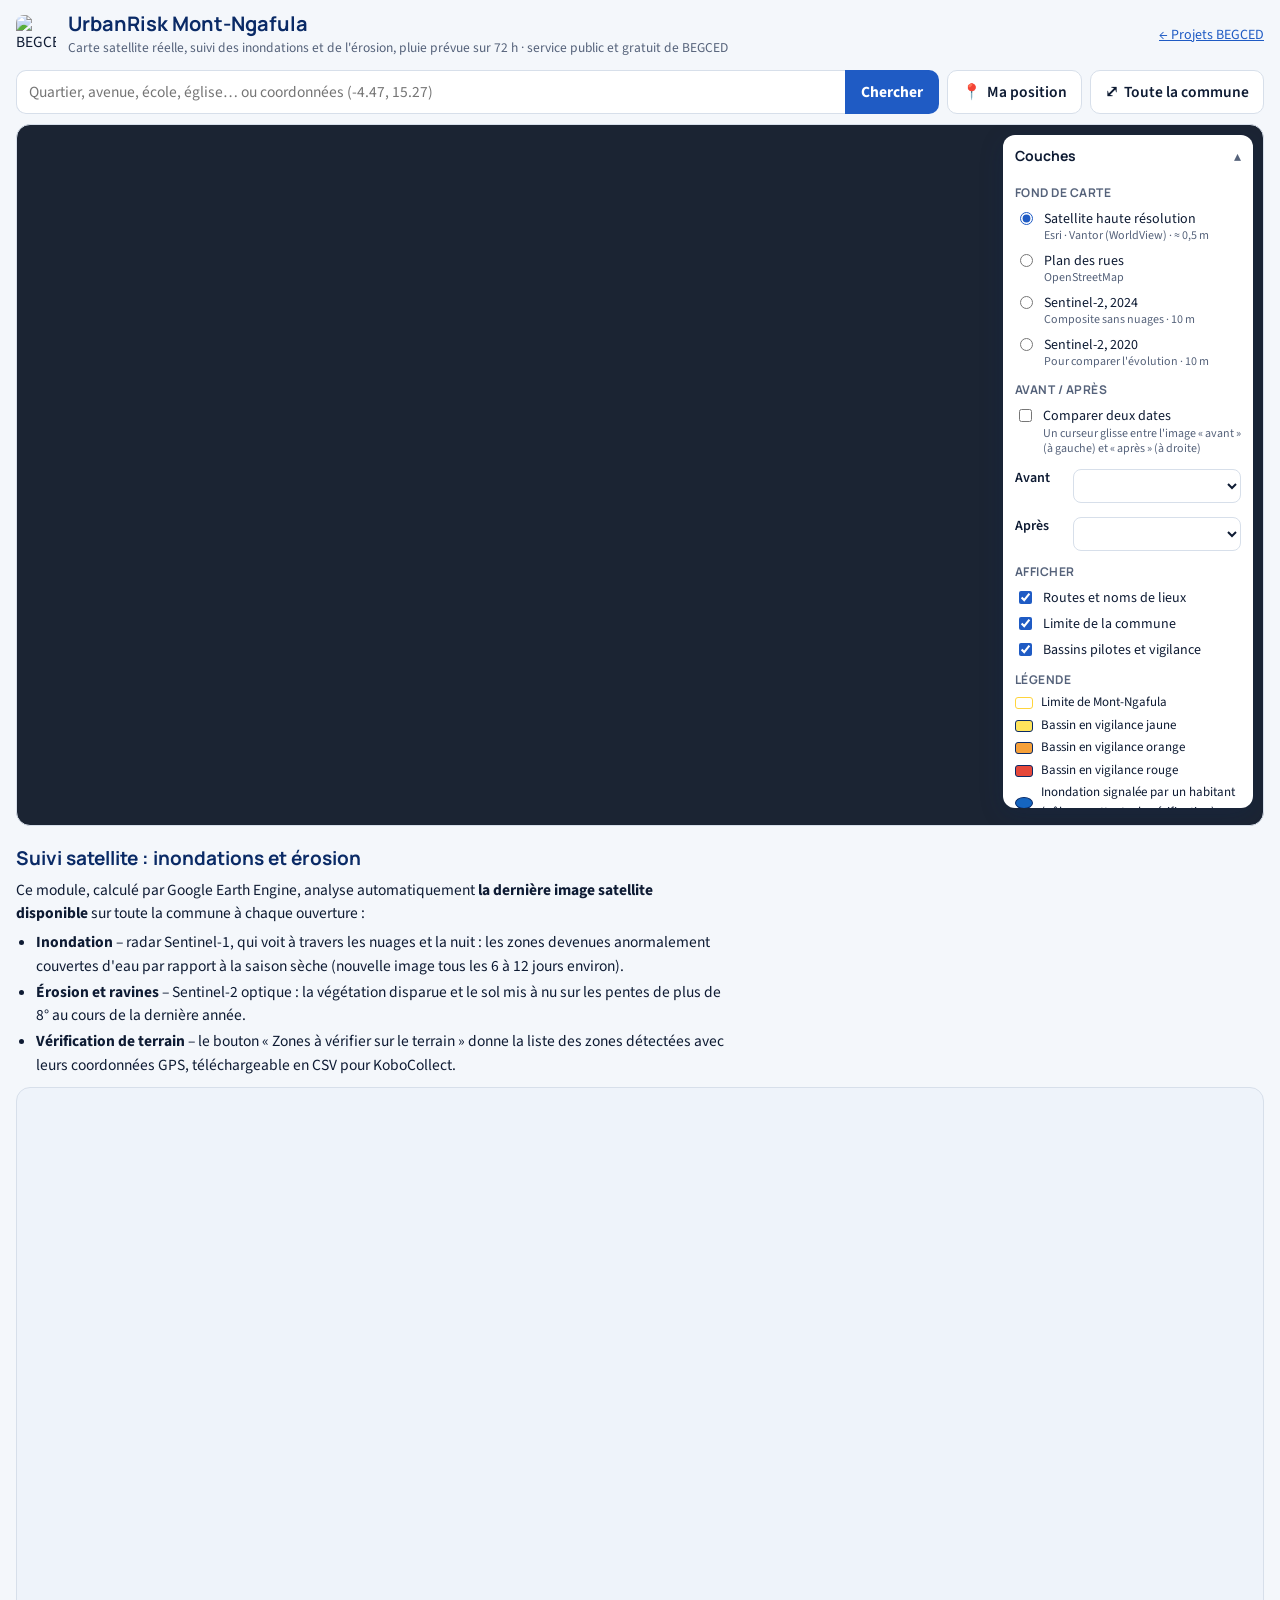
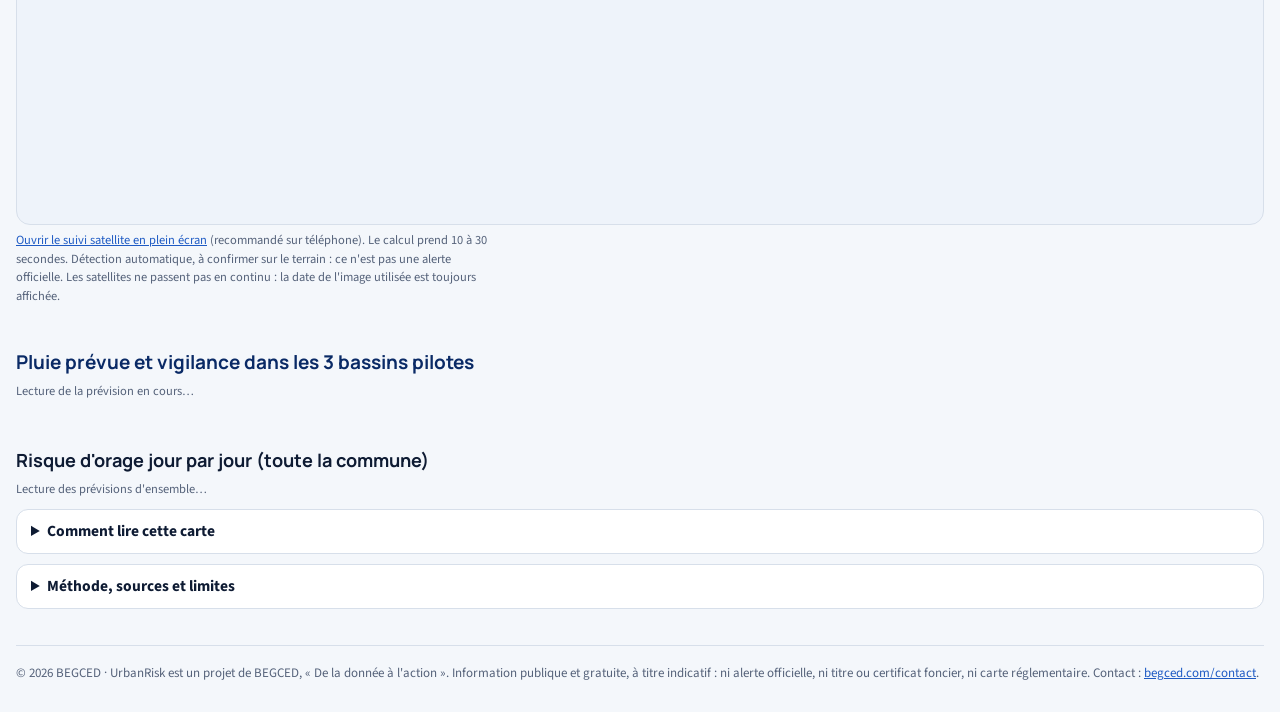
==== commit 5dd1eb59: "UrbanRisk : inondations signalées par les habitants (photo, position, vérification BEGCED) ; panneau" ====
--- a/overrides/diagnostic-parcelle.html
+++ b/overrides/diagnostic-parcelle.html
@@ -192,6 +192,7 @@
         <div class="lg"><span class="sw" style="background:#ffe45c"></span>Bassin en vigilance jaune</div>
         <div class="lg"><span class="sw" style="background:#f5a03a"></span>Bassin en vigilance orange</div>
         <div class="lg"><span class="sw" style="background:#e5483b"></span>Bassin en vigilance rouge</div>
+        <div class="lg"><span class="sw" style="background:#1565c0;border-radius:50%"></span>Inondation signalée par un habitant (pâle : en attente de vérification)</div>
         <p class="note">Niveaux expérimentaux, non officiels. Touchez la carte pour la fiche d'un lieu.</p>
       </div>
     </details>
@@ -264,7 +265,7 @@
 var $ = function (s) { return document.querySelector(s); };
 var esc = function (s) { return String(s == null ? "" : s).replace(/[&<>"]/g, function (c) { return {"&": "&amp;", "<": "&lt;", ">": "&gt;", '"': "&quot;"}[c]; }); };
 var nf = function (x, d) { return Number(x).toLocaleString("fr-FR", {maximumFractionDigits: d || 0, minimumFractionDigits: d || 0}); };
-function toast(t) { var e = $("#toast"); e.textContent = t; e.hidden = false; clearTimeout(toast.h); toast.h = setTimeout(function () { e.hidden = true; }, 2800); }
+function toast(t) { var e = $("#toast"); e.textContent = t; e.hidden = false; clearTimeout(toast.h); toast.h = setTimeout(function () { e.hidden = true; }, Math.max(2800, t.length * 60)); }
 var NA = '<span class="na">Donnée indisponible</span>';
 
 /* ---------- Données géographiques ---------- */
@@ -313,8 +314,14 @@
 }
 
 /* ---------- Carte ---------- */
-var map = L.map("map", {zoomControl: false, minZoom: 10, maxZoom: 20, preferCanvas: false});
+var map = L.map("map", {zoomControl: false, minZoom: 10, maxZoom: 19, preferCanvas: false}); // 19 = finesse réelle des images (≈ 50 cm) : au-delà, la photo est seulement agrandie et devient floue
 window.urMap = map; // utilisé par la couche « Météo en direct »
+map.on("zoomend", function () {
+  if (map.getZoom() >= 19 && !map._urAvisZoom) {
+    map._urAvisZoom = true;
+    toast("Zoom maximal : environ 50 cm par pixel. Cette photo satellite a été prise un jour sans inondation ; pour voir l'eau, activez « Pluie tombée » ou le suivi radar.");
+  }
+});
 var esriAttr = 'Imagerie © <a href="https://www.esri.com/">Esri</a>, Vantor, Earthstar Geographics';
 var bases = {
   esri: L.tileLayer("https://server.arcgisonline.com/ArcGIS/rest/services/World_Imagery/MapServer/tile/{z}/{y}/{x}", {maxNativeZoom: 19, maxZoom: 20, attribution: esriAttr}),
@@ -584,7 +591,7 @@
   if (/^\d{8}$/.test(d)) $("#esri-meta").textContent = "Esri · " + (a.SOURCE || "Vantor") + " · " + d.slice(6, 8) + "/" + d.slice(4, 6) + "/" + d.slice(0, 4) + " · " + String(a["RESOLUTION (M)"] || "0.5").replace(".", ",") + " m";
 }).catch(function () {});
 
-map.on("click", function (e) { $("#results").hidden = true; openPlace(e.latlng.lat, e.latlng.lng); });
+map.on("click", function (e) { if (window.UrbanRiskSignalements && window.UrbanRiskSignalements.choixEnCours()) return; $("#results").hidden = true; openPlace(e.latlng.lat, e.latlng.lng); });
 
 /* ---------- Recherche ---------- */
 var VIEWBOX = "15.1298,-4.3398,15.4084,-4.6489";
@@ -686,5 +693,6 @@
 })();
 </script>
 <script src="assets/js/urbanrisk-direct.js"></script>
+<script src="assets/js/urbanrisk-signalements.js"></script>
 </body>
 </html>
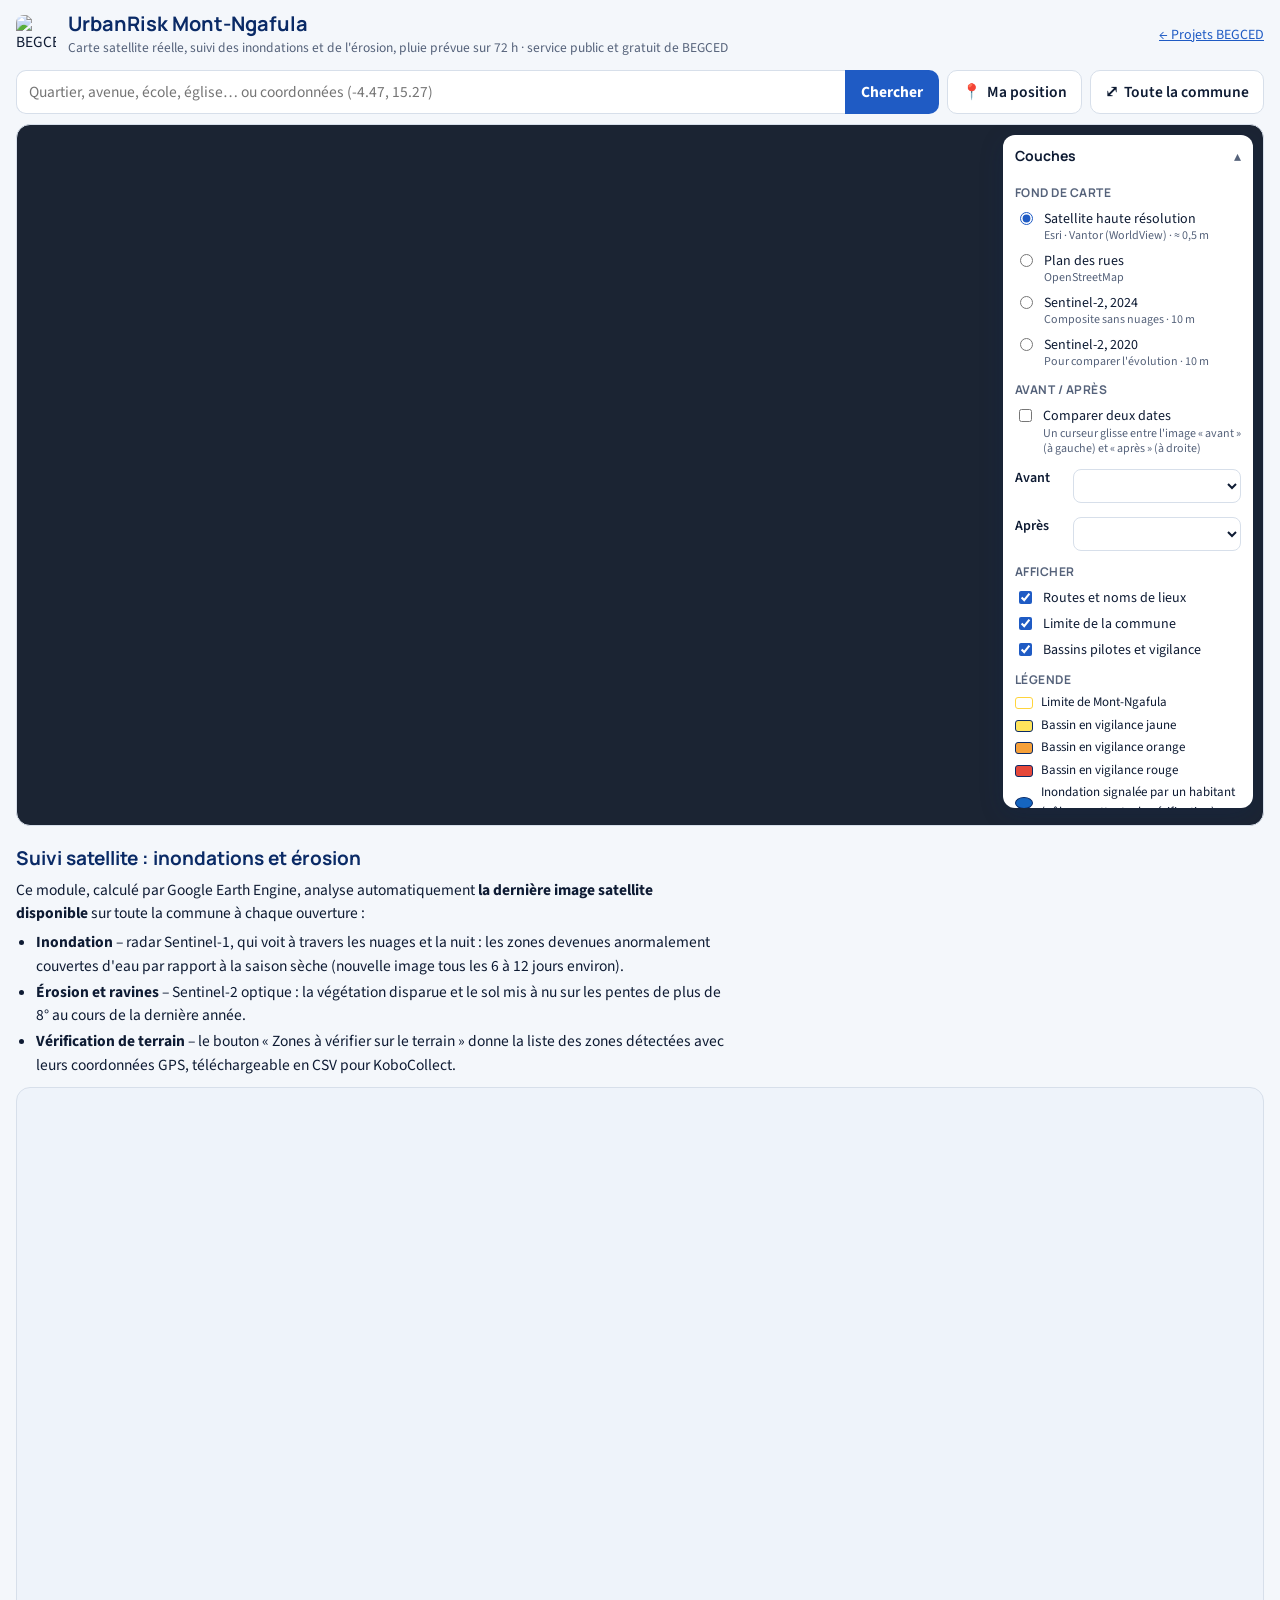
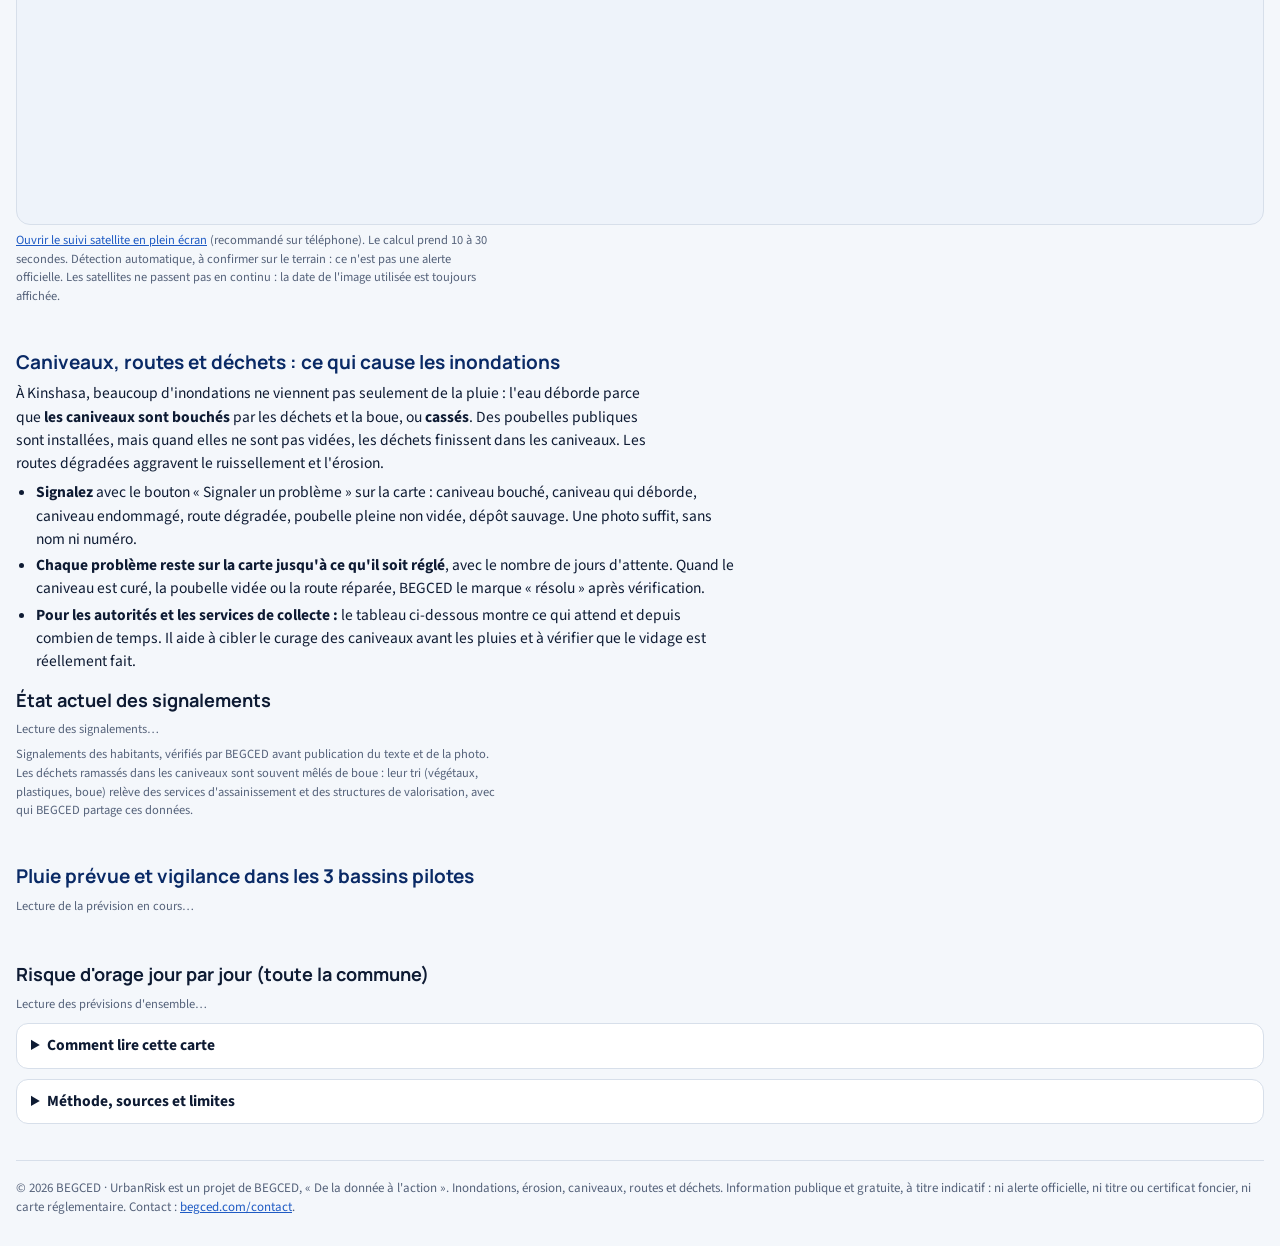
==== commit 03f661e7: "UrbanRisk : signalements caniveaux, routes et déchets avec suivi jusqu'à résolution Nouveaux types :" ====
--- a/overrides/diagnostic-parcelle.html
+++ b/overrides/diagnostic-parcelle.html
@@ -141,6 +141,11 @@
 .tag{position:absolute;top:12px;padding:4px 10px;border-radius:8px;background:rgba(10,18,32,.82);color:#fff;font-size:13px;font-weight:700;max-width:42%;white-space:nowrap;overflow:hidden;text-overflow:ellipsis}
 @media (max-width:760px){.tag{top:60px;font-size:12px}}
 @media print{.bar,.layers,.toast{display:none}}
+.ur-tab{width:100%;border-collapse:collapse;font-size:14px;margin-top:6px}
+.ur-tab th,.ur-tab td{border-bottom:1px solid var(--line);padding:6px 8px;text-align:left}
+.ur-tab th{font-size:12px;text-transform:uppercase;letter-spacing:.03em;color:var(--muted)}
+.ur-tab td:not(:first-child),.ur-tab th:not(:first-child){text-align:center}
+.ur-pt{display:inline-block;width:10px;height:10px;border-radius:50%;margin-right:6px;vertical-align:middle}
 </style>
 </head>
 <body>
@@ -193,6 +198,14 @@
         <div class="lg"><span class="sw" style="background:#f5a03a"></span>Bassin en vigilance orange</div>
         <div class="lg"><span class="sw" style="background:#e5483b"></span>Bassin en vigilance rouge</div>
         <div class="lg"><span class="sw" style="background:#1565c0;border-radius:50%"></span>Inondation signalée par un habitant (pâle : en attente de vérification)</div>
+        <div class="lg"><span class="sw" style="background:#8d4e1a;border-radius:50%"></span>Érosion / ravine</div>
+        <div class="lg"><span class="sw" style="background:#e65100;border-radius:50%"></span>Caniveau bouché</div>
+        <div class="lg"><span class="sw" style="background:#00838f;border-radius:50%"></span>Caniveau qui déborde</div>
+        <div class="lg"><span class="sw" style="background:#c62828;border-radius:50%"></span>Caniveau endommagé</div>
+        <div class="lg"><span class="sw" style="background:#455a64;border-radius:50%"></span>Route dégradée</div>
+        <div class="lg"><span class="sw" style="background:#2e7d32;border-radius:50%"></span>Poubelle pleine non vidée</div>
+        <div class="lg"><span class="sw" style="background:#827717;border-radius:50%"></span>Dépôt sauvage de déchets</div>
+        <div class="lg"><span class="sw" style="background:#fff;border:3px solid #1b8a3a;border-radius:50%"></span>Problème résolu</div>
         <p class="note">Niveaux expérimentaux, non officiels. Touchez la carte pour la fiche d'un lieu.</p>
       </div>
     </details>
@@ -219,6 +232,19 @@
       <iframe src="https://moonlit-poetry-457514-m8.projects.earthengine.app/view/urbanrisk-montngafula" title="UrbanRisk Mont-Ngafula – suivi satellite des inondations et de l'érosion (Google Earth Engine)" loading="lazy" allow="geolocation; fullscreen"></iframe>
     </div>
     <p class="note"><a href="https://moonlit-poetry-457514-m8.projects.earthengine.app/view/urbanrisk-montngafula" target="_blank" rel="noopener">Ouvrir le suivi satellite en plein écran</a> (recommandé sur téléphone). Le calcul prend 10 à 30 secondes. Détection automatique, à confirmer sur le terrain : ce n'est pas une alerte officielle. Les satellites ne passent pas en continu : la date de l'image utilisée est toujours affichée.</p>
+  </section>
+
+  <section class="info" id="voirie" aria-labelledby="h-voirie">
+    <h2 id="h-voirie">Caniveaux, routes et déchets : ce qui cause les inondations</h2>
+    <p>À Kinshasa, beaucoup d'inondations ne viennent pas seulement de la pluie : l'eau déborde parce que <b>les caniveaux sont bouchés</b> par les déchets et la boue, ou <b>cassés</b>. Des poubelles publiques sont installées, mais quand elles ne sont pas vidées, les déchets finissent dans les caniveaux. Les routes dégradées aggravent le ruissellement et l'érosion.</p>
+    <ul class="pts">
+      <li><b>Signalez</b> avec le bouton « Signaler un problème » sur la carte : caniveau bouché, caniveau qui déborde, caniveau endommagé, route dégradée, poubelle pleine non vidée, dépôt sauvage. Une photo suffit, sans nom ni numéro.</li>
+      <li><b>Chaque problème reste sur la carte jusqu'à ce qu'il soit réglé</b>, avec le nombre de jours d'attente. Quand le caniveau est curé, la poubelle vidée ou la route réparée, BEGCED le marque « résolu » après vérification.</li>
+      <li><b>Pour les autorités et les services de collecte :</b> le tableau ci-dessous montre ce qui attend et depuis combien de temps. Il aide à cibler le curage des caniveaux avant les pluies et à vérifier que le vidage est réellement fait.</li>
+    </ul>
+    <h3 style="margin-top:14px">État actuel des signalements</h3>
+    <div id="ur-voirie"><p class="note">Lecture des signalements…</p></div>
+    <p class="note">Signalements des habitants, vérifiés par BEGCED avant publication du texte et de la photo. Les déchets ramassés dans les caniveaux sont souvent mêlés de boue : leur tri (végétaux, plastiques, boue) relève des services d'assainissement et des structures de valorisation, avec qui BEGCED partage ces données.</p>
   </section>
 
   <section class="info" aria-labelledby="h-prev">
@@ -253,7 +279,7 @@
     </details>
   </section>
 
-  <footer>© 2026 BEGCED · UrbanRisk est un projet de BEGCED, « De la donnée à l'action ». Information publique et gratuite, à titre indicatif : ni alerte officielle, ni titre ou certificat foncier, ni carte réglementaire. Contact : <a href="/contact">begced.com/contact</a>.</footer>
+  <footer>© 2026 BEGCED · UrbanRisk est un projet de BEGCED, « De la donnée à l'action ». Inondations, érosion, caniveaux, routes et déchets. Information publique et gratuite, à titre indicatif : ni alerte officielle, ni titre ou certificat foncier, ni carte réglementaire. Contact : <a href="/contact">begced.com/contact</a>.</footer>
 </div>
 <div class="toast" id="toast" hidden></div>
 
